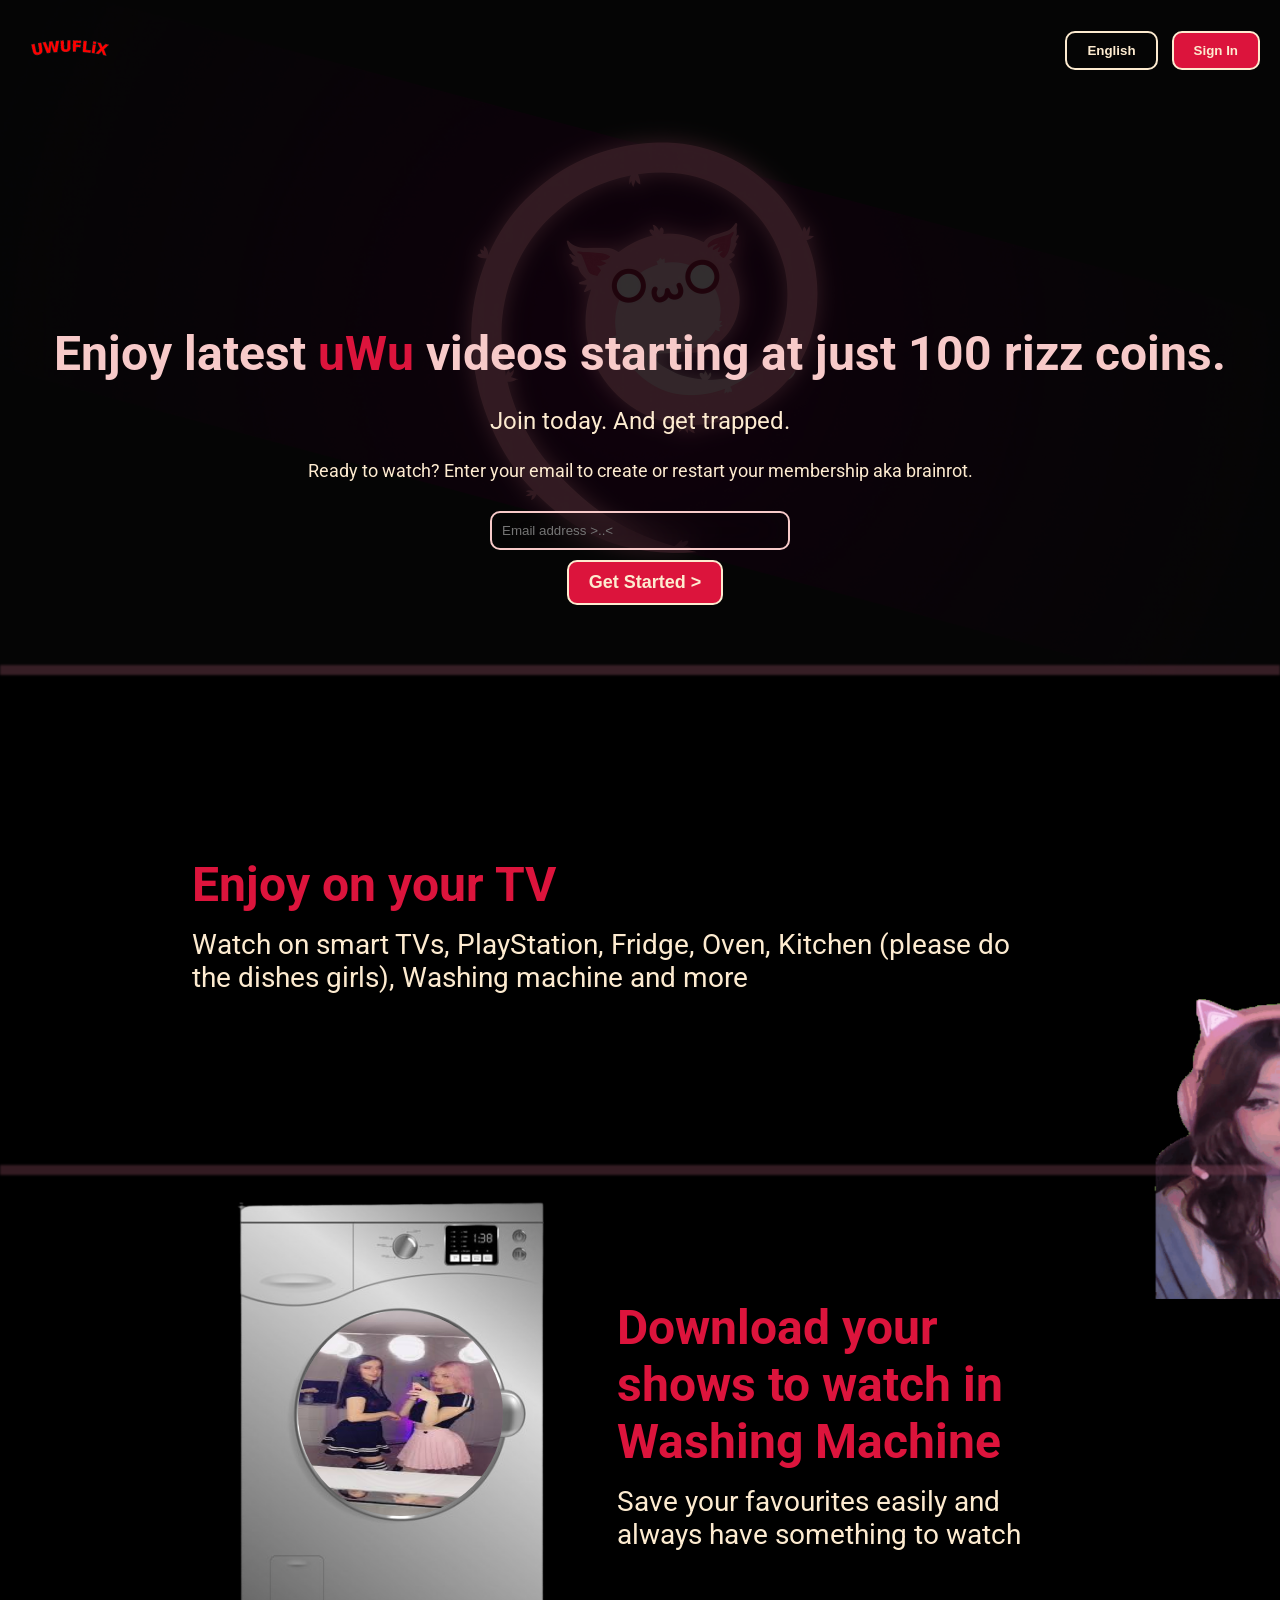
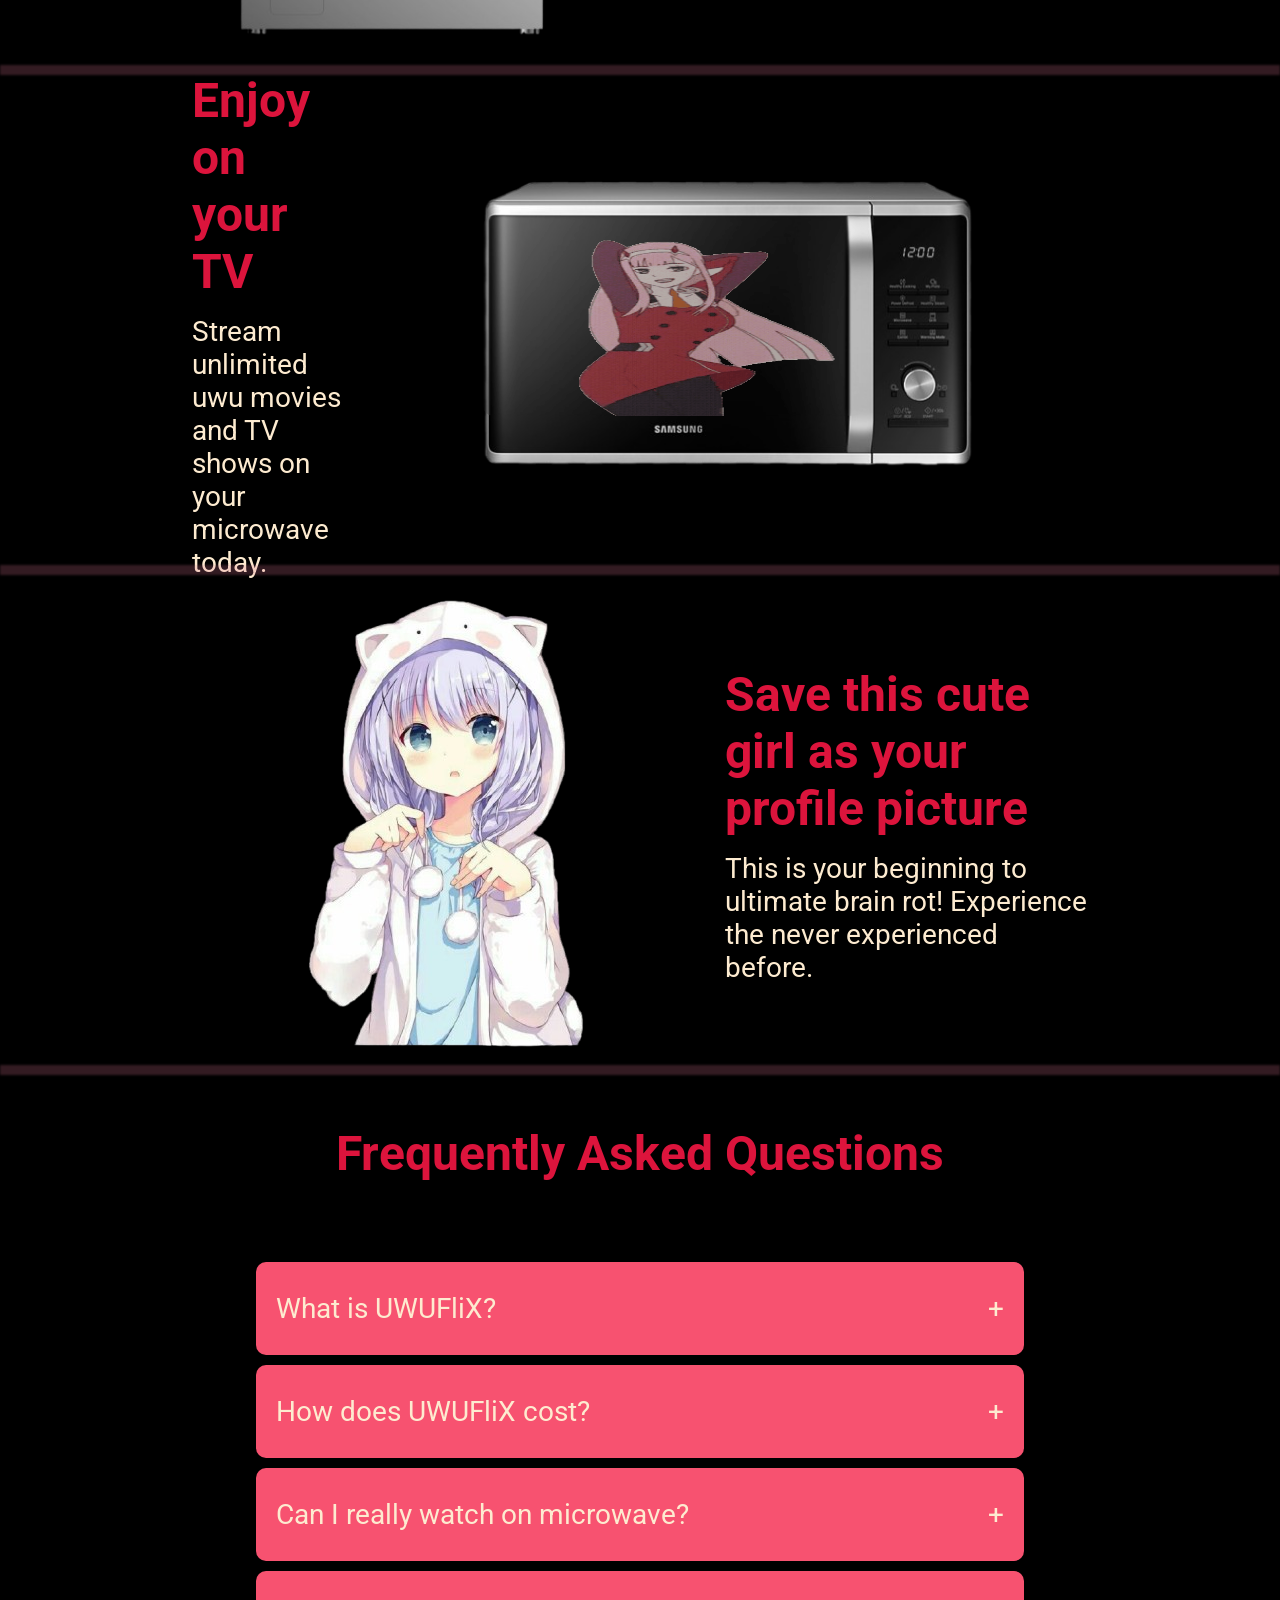
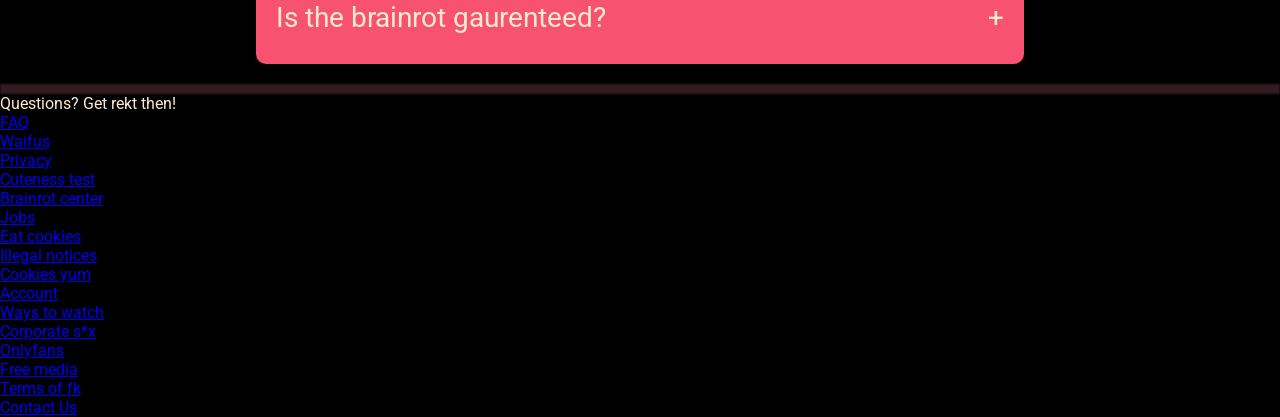
==== index.html @ 5a1fa9cd "Initial Commit" ====
<!DOCTYPE html>
<html lang="en">
<head>
    <meta charset="UTF-8">
    <meta name="viewport" content="width=device-width, initial-scale=1.0">
    <title>UWUFlix >..<</title>
    <link rel="stylesheet" href="app.css">
</head>
<body>

    <div class="main">
        <div class="box"></div>

        <nav>
            <div>
                <img src="./assets/images/logo.png" alt="">
            </div>
            <div>
                <button class="btn-sm">English</button>
                <button class="btn-sm">Sign In</button>
            </div>
        </nav>

        <div class="hero">
            <div class="heading">
                <h1>Enjoy latest <span class="highlight">uWu</span> videos starting at just 100 rizz coins.</h1>
            </div>
            <div>Join today. And get trapped.</div>
            <div>Ready to watch? Enter your email to create or restart your membership aka brainrot.</div>
            <div class="input-form">
                <form action="">
                    <input type="text" name="" id="" placeholder="Email address >..<">
                </form>
                <button class="btn-large">Get Started > </button>
            </div>
        </div>

        <hr>
    </div>

    <section class="showcase showcase-first">
        <div>
            <h1 class="highlight">Enjoy on your TV</h1>
            <h3>Watch on smart TVs, PlayStation, Fridge, Oven, Kitchen (please do the dishes girls), Washing machine and more</h3>
        </div>
        <div class="screenshow">
            <img class="screen" src="./assets/images/tv.png" alt="">
            <img class="gif" src="./assets/videos/uwu-girl-unscreen.gif">
            <!-- <video src="./assets/videos/uwu-girl.mp4"></video> -->
        </div>
        <hr>
    </section>

    <section class="showcase showcase-second">
        <div class="screenshow">
           <img src="./assets/images/washing-machine-removebg-preview.png" class="screen">
            <img src="./assets/images/dance-twins.jpg" alt="" class="twins">
        </div>

        <div>
            <h1 class="highlight">Download your shows to watch in Washing Machine</h1>
            <h3>Save your favourites easily and always have something to watch</h3>
        </div>
        <hr>
    </section> 

    <section class="showcase showcase-third">
        <div>
            <h1 class="highlight">Enjoy on your TV</h1>
            <h3>Stream unlimited uwu movies and TV shows on your microwave today.</h3>
        </div>
        <div class="screenshow">
            <img class="screen" src="./assets/images/microwave-removebg-preview.png" alt="">
            <img src="./assets/images/phut-hon-dance-unscreen.gif" alt="" class="gif">
        </div>
        <hr>
    </section>

    <section class="showcase showcase-fourth">
        <div class="screenshow">
            <img src="./assets/images/uwu-anime-girl-removebg-preview.png" alt="" class="screen">
        </div>

        <div>
            <h1 class="highlight">Save this cute girl as your profile picture</h1>
            <h3>This is your beginning to ultimate brain rot! Experience the never experienced before.</h3>
        </div>
        <hr>
    </section> 

    <section class="faq-container">
        <h1 class="highlight">Frequently Asked Questions</h1>
        <div class="faq">
            <ul>
                <li>
                    <h3>What is UWUFliX?</h3>
                    <span><h3>+</h3></span>
                </li>
                <li>
                    <h3>How does UWUFliX cost?</h3>
                    <span><h3>+</h3></span>
                </li>
                <li>
                    <h3>Can I really watch on microwave?</h3>
                    <span><h3>+</h3></span>
                </li>
                <li>
                    <h3>Is the brainrot gaurenteed?</h3>
                    <span><h3>+</h3></span>
                </li>
            </ul>
        </div>
        <hr>
    </section>


    <footer>
        <p>Questions? Get rekt then!</p>
        <div class="links">
            <ul>
                <li><a href="#">FAQ</a></li>
                <li><a href="#">Waifus</a></li>
                <li><a href="#">Privacy</a></li>
                <li><a href="#">Cuteness test</a></li>
                <li><a href="#">Brainrot center</a></li>
                <li><a href="#">Jobs</a></li>
                <li><a href="#">Eat cookies</a></li>
                <li><a href="#">Illegal notices</a></li>
                <li><a href="#">Cookies yum</a></li>
                <li><a href="#">Account</a></li>
                <li><a href="#">Ways to watch</a></li>
                <li><a href="#">Corporate s*x</a></li>
                <li><a href="#">Onlyfans</a></li>
                <li><a href="#">Free media</a></li>
                <li><a href="#">Terms of fk</a></li>
                <li><a href="#">Contact Us</a></li>
            </ul>
        </div>
    </footer>

</body>
</html>
---- app.css ----
@import url('https://fonts.googleapis.com/css2?family=Roboto:ital,wght@0,100..900;1,100..900&display=swap');
@import url('https://fonts.googleapis.com/css2?family=Poppins:ital,wght@0,100;0,200;0,300;0,400;0,500;0,600;0,700;0,800;0,900;1,100;1,200;1,300;1,400;1,500;1,600;1,700;1,800;1,900&display=swap');


* {
    margin: 0;
    padding: 0;
    box-sizing: border-box;
}

*::selection {
  background: #fd85a9;
  color: black;
}
*::-moz-selection {
  background: #fd85a9;
  color: black;
}
*::-webkit-selection {
  background: #fd85a9;
  color: black;
}

html {
    font-family: "Roboto";
    font-weight: normal;
    font-size: 16px;
    color: #FDEBD0;
}

body {
    background-color: black;
    overflow-x: hidden;
}

hr {
    width: 100vw;
    height: 10px;
    position: absolute;
    bottom: 0;
    border: none;
    background: rgba(253, 133, 169, 0.2);
    backdrop-filter: blur(100px);
    filter: blur(1px);
    /* background-color: #DC143C; */
}

h1 {
    font-size: 48px;
    font-weight: 700;
}

h3 {
    font-size: 28px;
    font-weight: 400;
}

.highlight {
    color: #DC143C;
}

.main {
    /* height: 644px; */
    min-height: 75vh;
    background-image: url("./assets/images/bg.jpg");
    background-position: center 40%; 
    background-repeat: no-repeat;
    background-size: cover;
    /* background-size: 100vw; */
    position: relative;
}

.main .box {
    height: 100%;
    width: 100%;
    background-color: black;
    opacity: 0.8;
    position: absolute;
    top: 0;
}

.main nav {
    display: flex;
    width: 65vw;
    height: 100px;  
    margin: 0 auto;
    justify-content: space-between;
    align-items: center;
    position: relative;
    z-index: 2;
}

.main nav img {
    width: 200px;
}

.btn-sm {
    border: 2px solid #FDEBD0;
    border-radius: 10px;
    padding: 10px 20px;
    margin-left: 10px;
    background-color: transparent;
    font-weight: 700;
    color: #FDEBD0;
}

.btn-large {
    border: 2px solid #FDEBD0;
    border-radius: 10px;
    padding: 10px 20px;
    margin-left: 10px;
    color: #FDEBD0;
    background-color: #DC143C;
    font-size: 18px;
    font-weight: 700;
}

.main nav .btn-sm:last-child {
    background-color: #DC143C;
}

.hero {
    /* border: 1px solid black; */
    position: relative;
    margin-top: 200px;
    max-height: calc(100% - 100px);
    padding: 25px;
    display: flex;
    flex-direction: column;
    justify-content: center;
    align-items: center;
    gap: 25px;
    text-align: center;
}

.hero .heading {
    color: #F7CAC9;
}

.hero > :nth-child(2) {
    font-size: 24px;
}

.hero > :nth-child(3) {
    font-size: 18px;
}

.hero .input-form {
    display: flex;
    align-items: center;
    justify-content: center;
    gap: 10px;
    padding: 5px;
}

.hero .input-form input {
    padding: 10px;
    width: 300px;
    border-radius: 10px;
    border: 2px solid #F7CAC9;
    background-color: transparent;
    color: #F7CAC9;
    backdrop-filter: blur(20px);
}

.showcase {
    display: flex;
    justify-content: center;
    align-items: center;
    width: 70vw;
    margin: 0 auto;
    gap: 25px;
    position: relative;
    padding: 25px 0;
    height: 500px;
}

.showcase h1 {
    margin-bottom: 15px;
}

.screenshow {
    position: relative;
}

.showcase-first .screenshow .screen {
    width: 555px;
    position: relative;
    padding-left: 25px;
    z-index: 10;
}

.showcase-first .gif {
    width: 555px;
    position: absolute;
    top: 71px;
    left: -60px;
    border: none;

}

.showcase-second .screenshow .screen {
    width: 400px;
    position: relative;
    filter: grayscale(1);
}

.showcase-second .screenshow .twins {
    width: 205px;
    height: 205px;
    position: absolute;
    top: 158px;
    left: 106px;
    border-radius: 50%;
    opacity: 0.9;
    backdrop-filter: blur(50px);
}


.showcase-third .screenshow .screen {
    position: relative;
    width: 720px;
    filter: grayscale(1);
}

.showcase-third .screenshow .gif {
    width: 380px;
    height: 200px;
    position: absolute;
    top: 68px;
    left: 115px;
    opacity: 0.7;
    backdrop-filter: blur(1px);
    border-radius: 10px;
}

.faq-container {
    position: relative;
}

.faq ul {
    display: flex;
    flex-direction: column;
    justify-content: center;
    align-items: center;
    gap: 10px;
    padding: 30px;
}

.faq ul li {
    display: flex;
    justify-content: space-between;
    align-items: center;
    width: 60vw;
    padding: 30px 20px;
    cursor: pointer;
    background-color: #F75270;
    border-radius: 10px;
    transition: background-color 300ms ease-in;
}

.faq ul li:hover {
    background-color: #DC143C;
}

.faq-container h1 {
    text-align: center;
    margin: 50px 0;
}

.faq li {
    list-style: none;
}

@media screen and (max-width: 1300px) {


    .main nav img {
        width: 100px;
    }

    .main nav {
        width: 100vw;
        padding: 20px;
        justify-content: space-between;
    }

    .main nav .btn {
        padding: 10px 15px;
        margin-left: 5px;
    }

    .main .input-form {
        flex-direction: column;
    }

    /* section {
        flex-direction: column;
        gap: 50px;
        padding: 40px 0;
        text-align: center;
    }

    section img {
        border-left: none;
        border-top: 1px solid #fdebd02a;
        width: 400px;
    } */

}
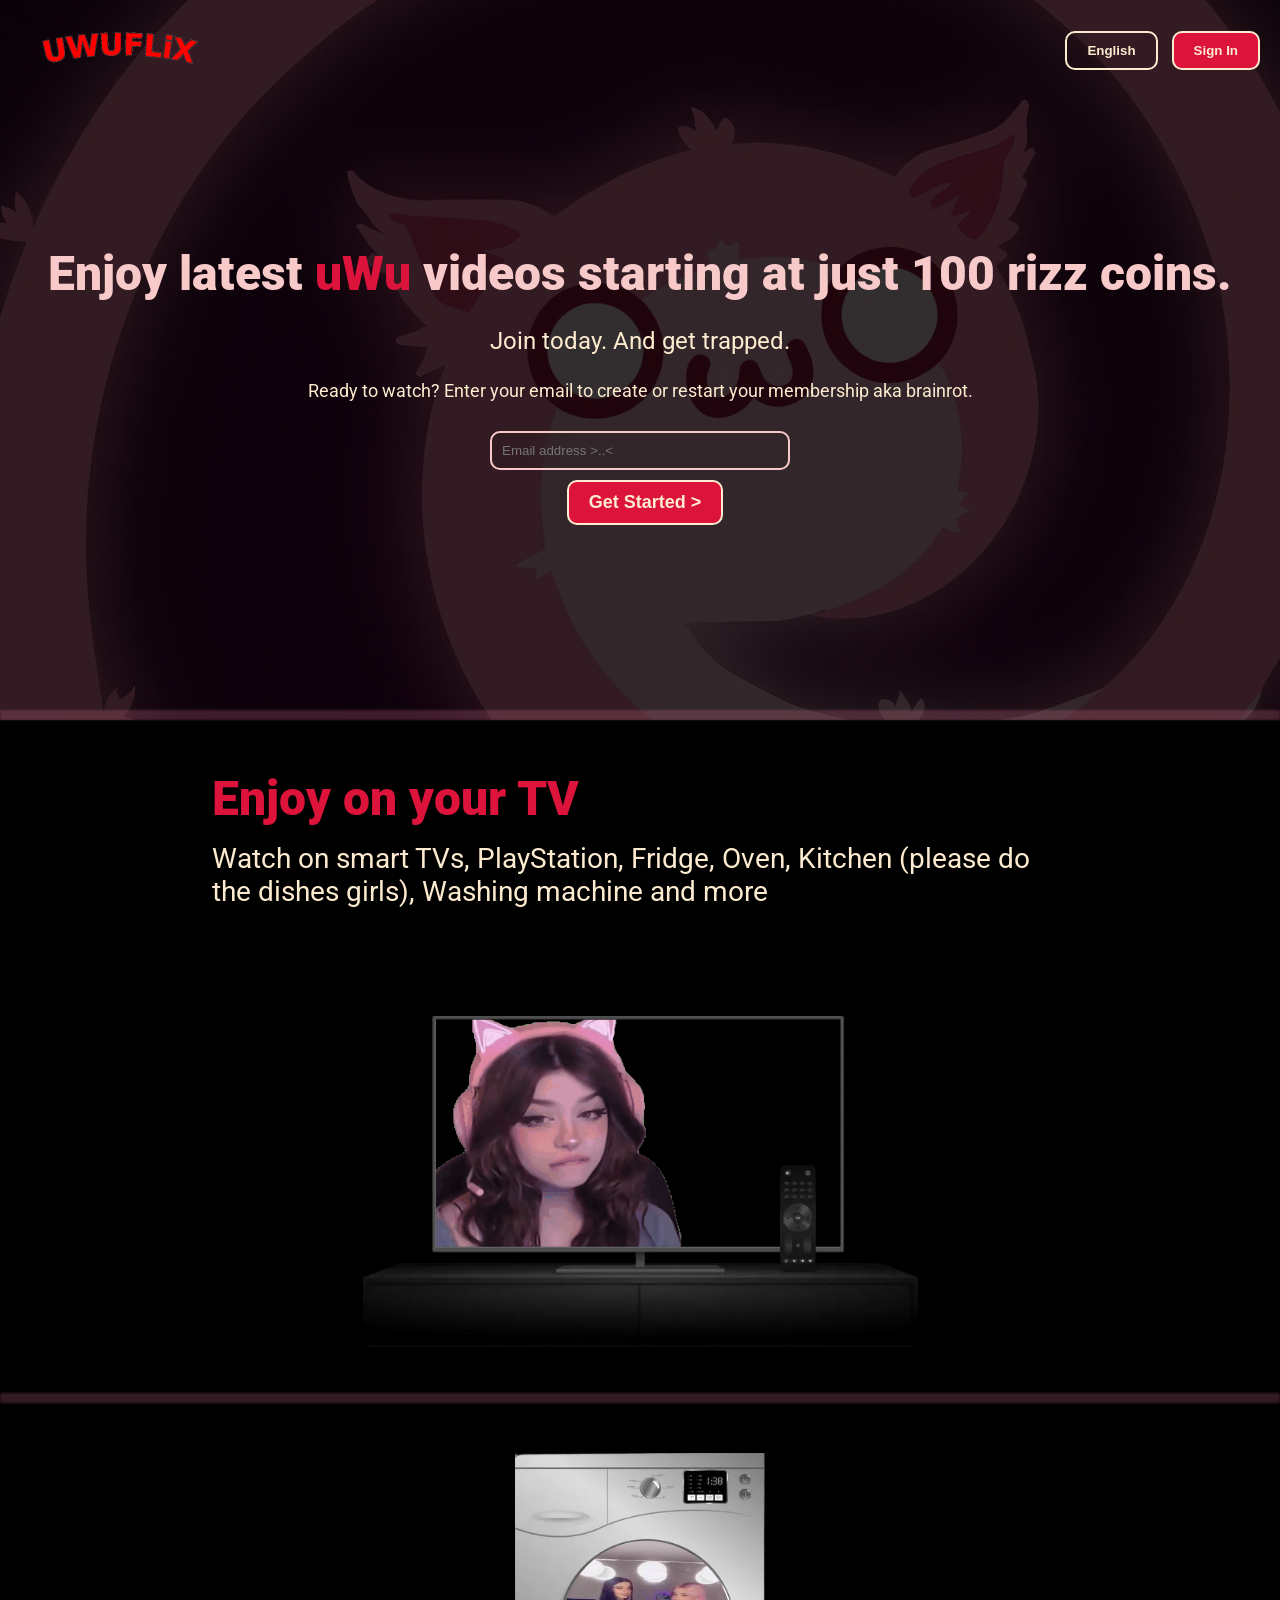
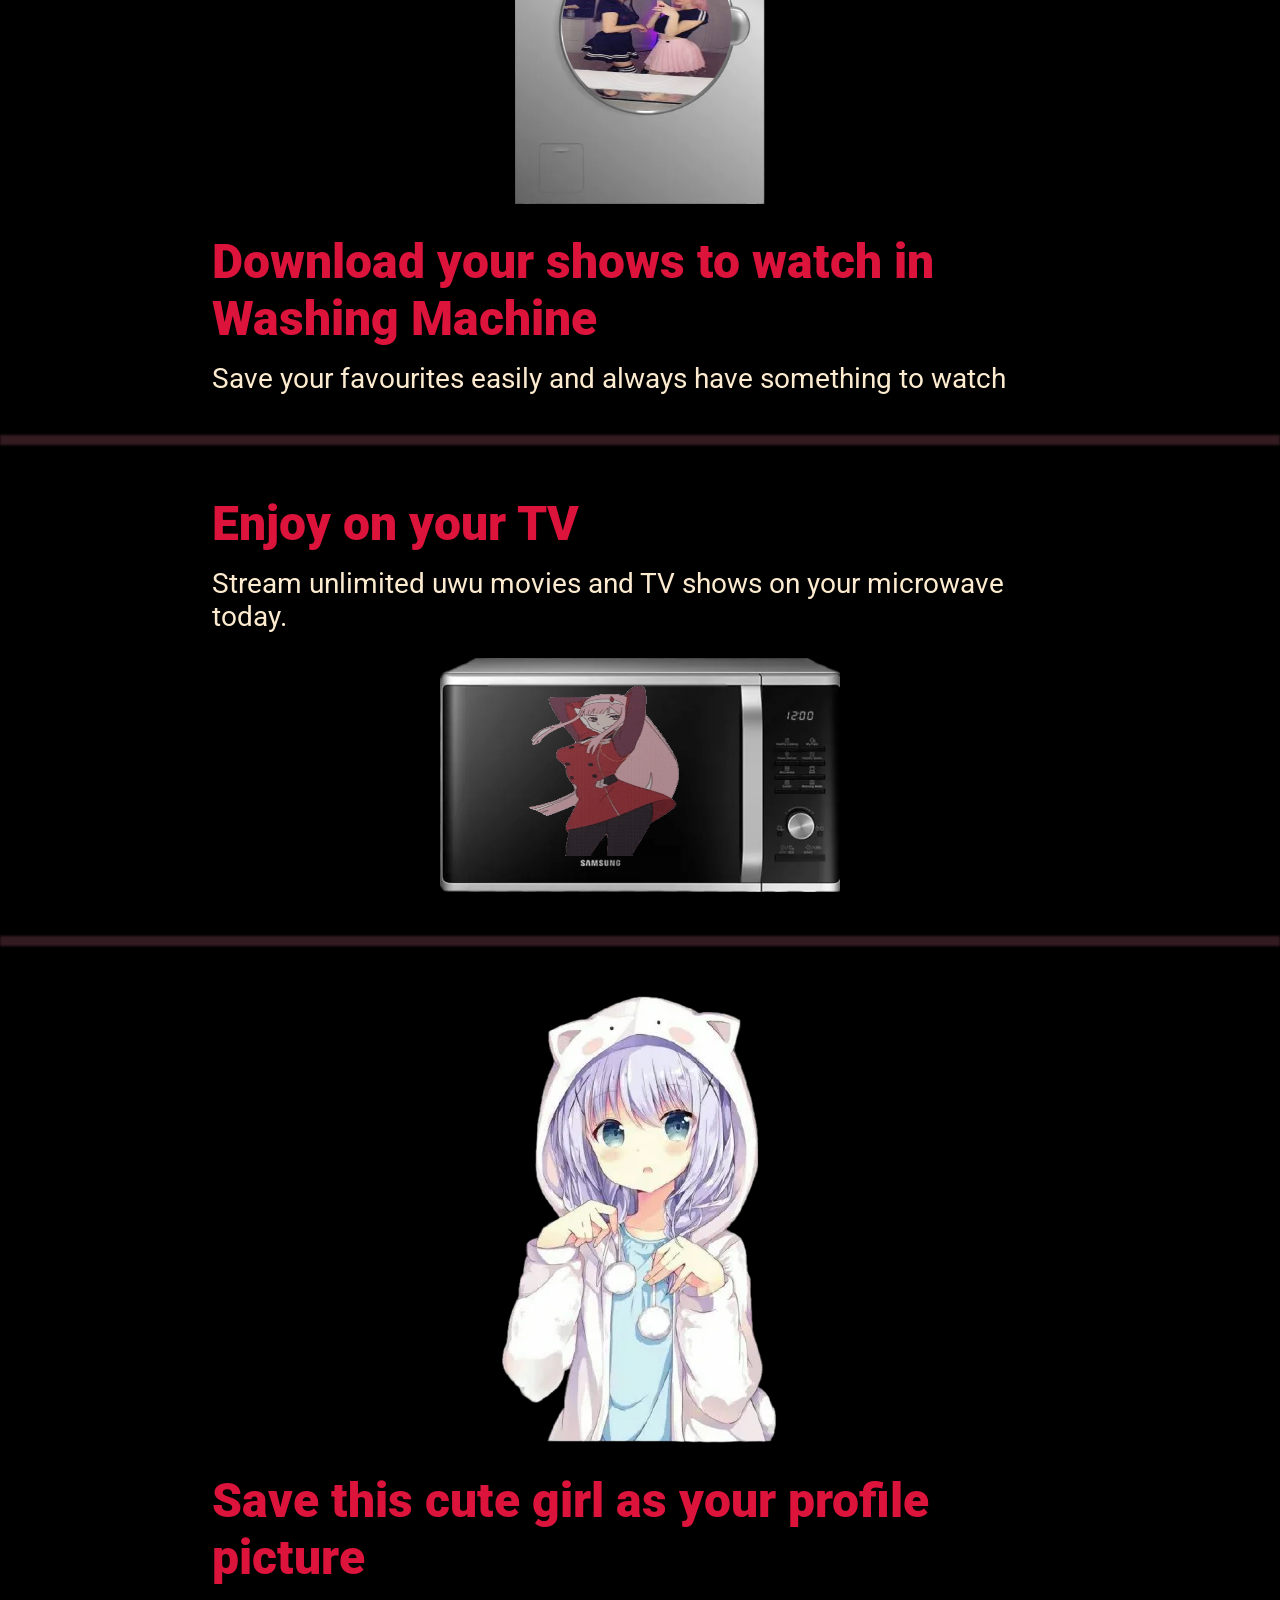
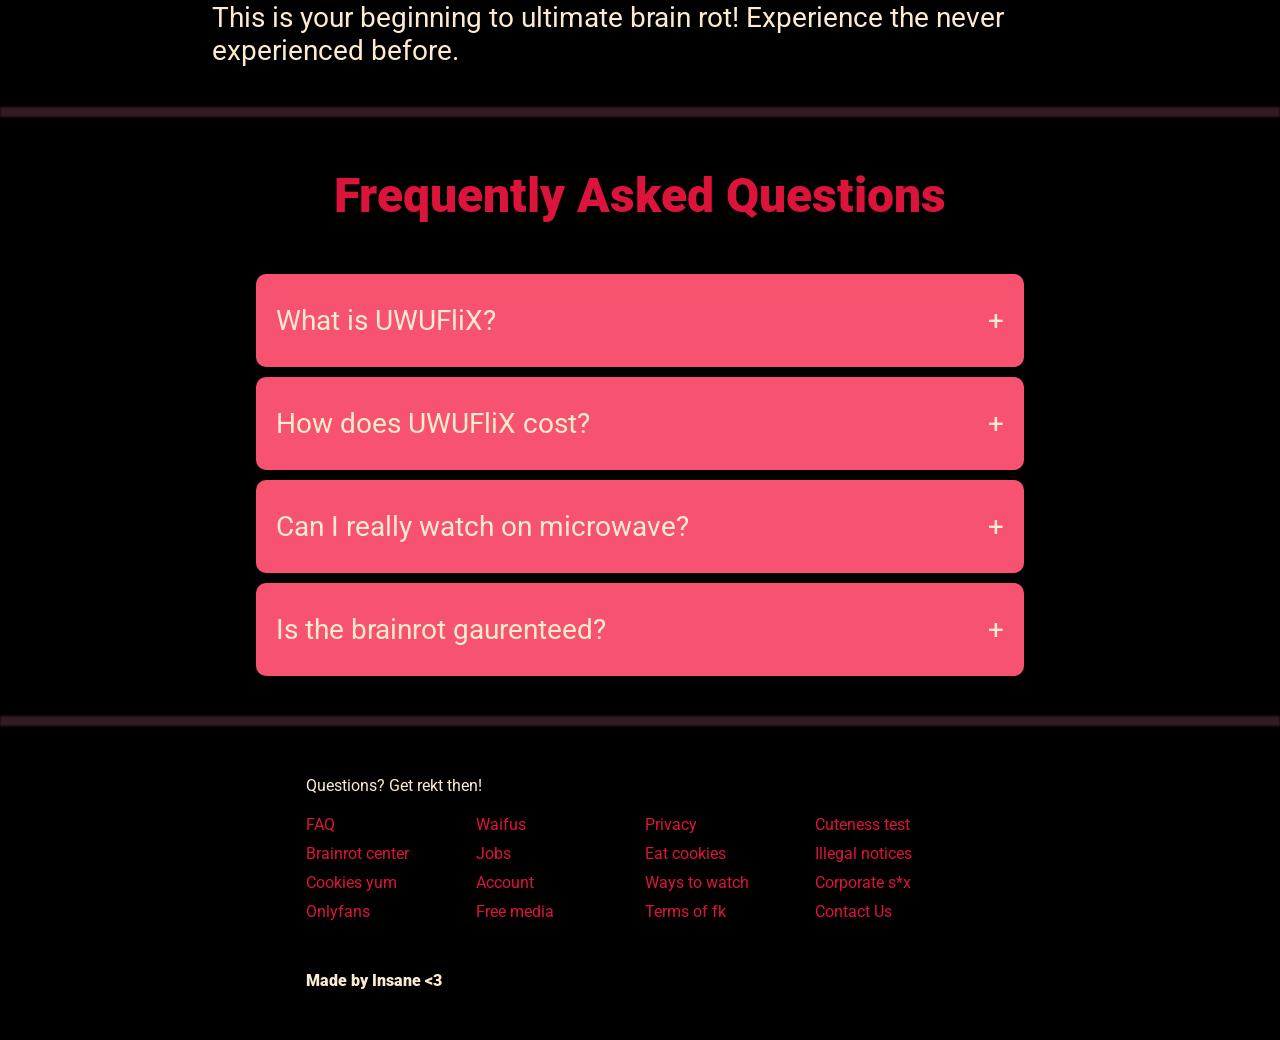
==== commit 957197ee: "Update" ====
--- a/index.html
+++ b/index.html
@@ -13,7 +13,7 @@
 
         <nav>
             <div>
-                <img src="./assets/images/logo.png" alt="">
+                <img src="./assets/images/logo.webp" alt="">
             </div>
             <div>
                 <button class="btn-sm">English</button>
@@ -25,8 +25,8 @@
             <div class="heading">
                 <h1>Enjoy latest <span class="highlight">uWu</span> videos starting at just 100 rizz coins.</h1>
             </div>
-            <div>Join today. And get trapped.</div>
-            <div>Ready to watch? Enter your email to create or restart your membership aka brainrot.</div>
+            <div class="subheading-1">Join today. And get trapped.</div>
+            <div class="subheading-2">Ready to watch? Enter your email to create or restart your membership aka brainrot.</div>
             <div class="input-form">
                 <form action="">
                     <input type="text" name="" id="" placeholder="Email address >..<">
@@ -39,13 +39,13 @@
     </div>
 
     <section class="showcase showcase-first">
-        <div>
+        <div class="text">
             <h1 class="highlight">Enjoy on your TV</h1>
             <h3>Watch on smart TVs, PlayStation, Fridge, Oven, Kitchen (please do the dishes girls), Washing machine and more</h3>
         </div>
         <div class="screenshow">
-            <img class="screen" src="./assets/images/tv.png" alt="">
-            <img class="gif" src="./assets/videos/uwu-girl-unscreen.gif">
+            <img class="screen" src="./assets/images/tv.webp" alt="">
+            <img class="gif" src="./assets/images/uwu-girl.gif">
             <!-- <video src="./assets/videos/uwu-girl.mp4"></video> -->
         </div>
         <hr>
@@ -53,11 +53,11 @@
 
     <section class="showcase showcase-second">
         <div class="screenshow">
-           <img src="./assets/images/washing-machine-removebg-preview.png" class="screen">
+           <img src="./assets/images/washing-machine.webp" class="screen">
             <img src="./assets/images/dance-twins.jpg" alt="" class="twins">
         </div>
 
-        <div>
+        <div class="text">
             <h1 class="highlight">Download your shows to watch in Washing Machine</h1>
             <h3>Save your favourites easily and always have something to watch</h3>
         </div>
@@ -65,23 +65,23 @@
     </section> 
 
     <section class="showcase showcase-third">
-        <div>
+        <div class="text">
             <h1 class="highlight">Enjoy on your TV</h1>
             <h3>Stream unlimited uwu movies and TV shows on your microwave today.</h3>
         </div>
         <div class="screenshow">
-            <img class="screen" src="./assets/images/microwave-removebg-preview.png" alt="">
-            <img src="./assets/images/phut-hon-dance-unscreen.gif" alt="" class="gif">
+            <img class="screen" src="./assets/images/microwave.webp" alt="">
+            <img src="./assets/images/phut-hon-dance.gif" alt="" class="gif">
         </div>
         <hr>
     </section>
 
     <section class="showcase showcase-fourth">
         <div class="screenshow">
-            <img src="./assets/images/uwu-anime-girl-removebg-preview.png" alt="" class="screen">
+            <img src="./assets/images/uwu-anime-girl.webp" alt="" class="screen">
         </div>
 
-        <div>
+        <div class="text">
             <h1 class="highlight">Save this cute girl as your profile picture</h1>
             <h3>This is your beginning to ultimate brain rot! Experience the never experienced before.</h3>
         </div>
@@ -136,6 +136,9 @@
                 <li><a href="#">Contact Us</a></li>
             </ul>
         </div>
+        <div class="creds">
+            Made by Insane <3
+        </div>
     </footer>
 
 </body>
--- a/app.css
+++ b/app.css
@@ -47,7 +47,7 @@
 
 h1 {
     font-size: 48px;
-    font-weight: 700;
+    font-weight: 900;
 }
 
 h3 {
@@ -61,11 +61,11 @@
 
 .main {
     /* height: 644px; */
-    min-height: 75vh;
-    background-image: url("./assets/images/bg.jpg");
+    min-height: 80vh;
+    background-image: url("./assets/images/bg.webp");
     background-position: center 40%; 
     background-repeat: no-repeat;
-    background-size: cover;
+    background-size:auto;
     /* background-size: 100vw; */
     position: relative;
 }
@@ -79,7 +79,7 @@
     top: 0;
 }
 
-.main nav {
+nav {
     display: flex;
     width: 65vw;
     height: 100px;  
@@ -90,7 +90,7 @@
     z-index: 2;
 }
 
-.main nav img {
+nav img {
     width: 200px;
 }
 
@@ -115,7 +115,7 @@
     font-weight: 700;
 }
 
-.main nav .btn-sm:last-child {
+nav .btn-sm:last-child {
     background-color: #DC143C;
 }
 
@@ -172,7 +172,7 @@
     gap: 25px;
     position: relative;
     padding: 25px 0;
-    height: 500px;
+    min-height: 500px;
 }
 
 .showcase h1 {
@@ -183,10 +183,9 @@
     position: relative;
 }
 
-.showcase-first .screenshow .screen {
+.showcase-first .screen {
     width: 555px;
     position: relative;
-    padding-left: 25px;
     z-index: 10;
 }
 
@@ -194,41 +193,39 @@
     width: 555px;
     position: absolute;
     top: 71px;
-    left: -60px;
+    left: -84px;
     border: none;
-
-}
-
-.showcase-second .screenshow .screen {
-    width: 400px;
+}
+
+.showcase-second .screen {
+    width: 250px;
     position: relative;
     filter: grayscale(1);
 }
 
-.showcase-second .screenshow .twins {
-    width: 205px;
-    height: 205px;
+.showcase-second .twins {
     position: absolute;
-    top: 158px;
-    left: 106px;
+    top: 88px;
+    left: 47px;
+    width: 170px;
+    height: 170px;
     border-radius: 50%;
     opacity: 0.9;
     backdrop-filter: blur(50px);
 }
 
-
-.showcase-third .screenshow .screen {
-    position: relative;
-    width: 720px;
+.showcase-third .screen {
+    position: relative;
+    width: 400px;
     filter: grayscale(1);
 }
 
-.showcase-third .screenshow .gif {
-    width: 380px;
-    height: 200px;
+.showcase-third .gif {
     position: absolute;
-    top: 68px;
-    left: 115px;
+    top: 23px;
+    left: 46px;
+    width: 243px;
+    height: 175px;
     opacity: 0.7;
     backdrop-filter: blur(1px);
     border-radius: 10px;
@@ -244,7 +241,7 @@
     justify-content: center;
     align-items: center;
     gap: 10px;
-    padding: 30px;
+    padding: 50px;
 }
 
 .faq ul li {
@@ -265,46 +262,164 @@
 
 .faq-container h1 {
     text-align: center;
-    margin: 50px 0;
+    margin: 50px 0 0;
 }
 
 .faq li {
     list-style: none;
 }
 
+footer {
+    padding: 50px;
+    width: 60vw;
+    /* border: 1px solid white; */
+    margin: 0 auto;
+}
+
+footer p {
+    margin-bottom: 20px;
+}
+
+footer a {
+    color: #DC143C;
+    text-decoration: none;
+    transition: color 300ms ease-in;
+}
+
+footer a:hover {
+    color: #F75270;
+}
+
+.links ul {
+    display: grid;
+    grid-template-columns: 1fr 1fr 1fr 1fr;
+    justify-content: center;
+    gap: 10px;
+}
+
+.links ul li {
+    list-style: none;
+}
+
+footer .creds {
+    margin: 50px 0 0;
+    font-weight: 900;
+}
+
 @media screen and (max-width: 1300px) {
 
 
-    .main nav img {
-        width: 100px;
-    }
-
-    .main nav {
-        width: 100vw;
+    nav img {
+        width: 200px;
+    }
+
+    nav {
         padding: 20px;
         justify-content: space-between;
-    }
-
-    .main nav .btn {
-        padding: 10px 15px;
-        margin-left: 5px;
+        width: 100vw;
     }
 
     .main .input-form {
         flex-direction: column;
     }
 
-    /* section {
+    .hero {
+        margin-top: 120px;
+        padding-bottom: 50px;
+    }
+
+    .showcase {
+        flex-wrap: wrap;
+        padding: 50px 20px;
+    }
+}
+
+@media screen and (max-width: 1000px) {
+
+    .showcase {
         flex-direction: column;
-        gap: 50px;
-        padding: 40px 0;
-        text-align: center;
-    }
-
-    section img {
-        border-left: none;
-        border-top: 1px solid #fdebd02a;
-        width: 400px;
-    } */
-
-}+        /* text-align: center; */
+        width: 100vw;
+    }
+
+    .faq ul li {
+        width: 90vw;
+    }
+
+    .links ul {
+        grid-template-columns: 1fr 1fr;
+    }
+}
+
+
+@media screen and (max-width: 700px) {
+    html {
+        font-size: 10px;
+    }
+
+    body {
+        overflow-x: hidden;
+    }
+
+    h1 {
+        font-size: 24px;
+    }
+
+    h3 {
+        font-size: 18px;
+    }
+
+    .hero > :nth-child(2) {
+        font-size: 20px;
+    }
+
+    .hero > :nth-child(3) {
+        font-size: 14px;
+    }
+
+    nav img {
+        width: 100px;
+    }
+
+
+    .showcase-first .screen {
+        width: 350px;
+    }
+
+    .showcase-first .gif {
+        width: 350px;
+        width: 297px;
+        top: 58px;
+        left: -37px;
+    }
+
+    .showcase-second .screen {
+        width: 250px;
+    }
+
+    .showcase-third .screen {
+        width: 250px;
+    }
+
+    .showcase-third .gif {
+        top: 23px;
+        left: 41px;
+        width: 130px;
+        height: 100px;
+    }
+
+    .showcase-fourth .screen {
+        width: 250px;
+    }
+
+    .showcase .text {
+        width: 80%;
+    }
+
+    footer {
+        width: 100vw;
+    }
+}
+
+/* breaking around 665px wide responsive mode*/
+/* Works fine for tabs */
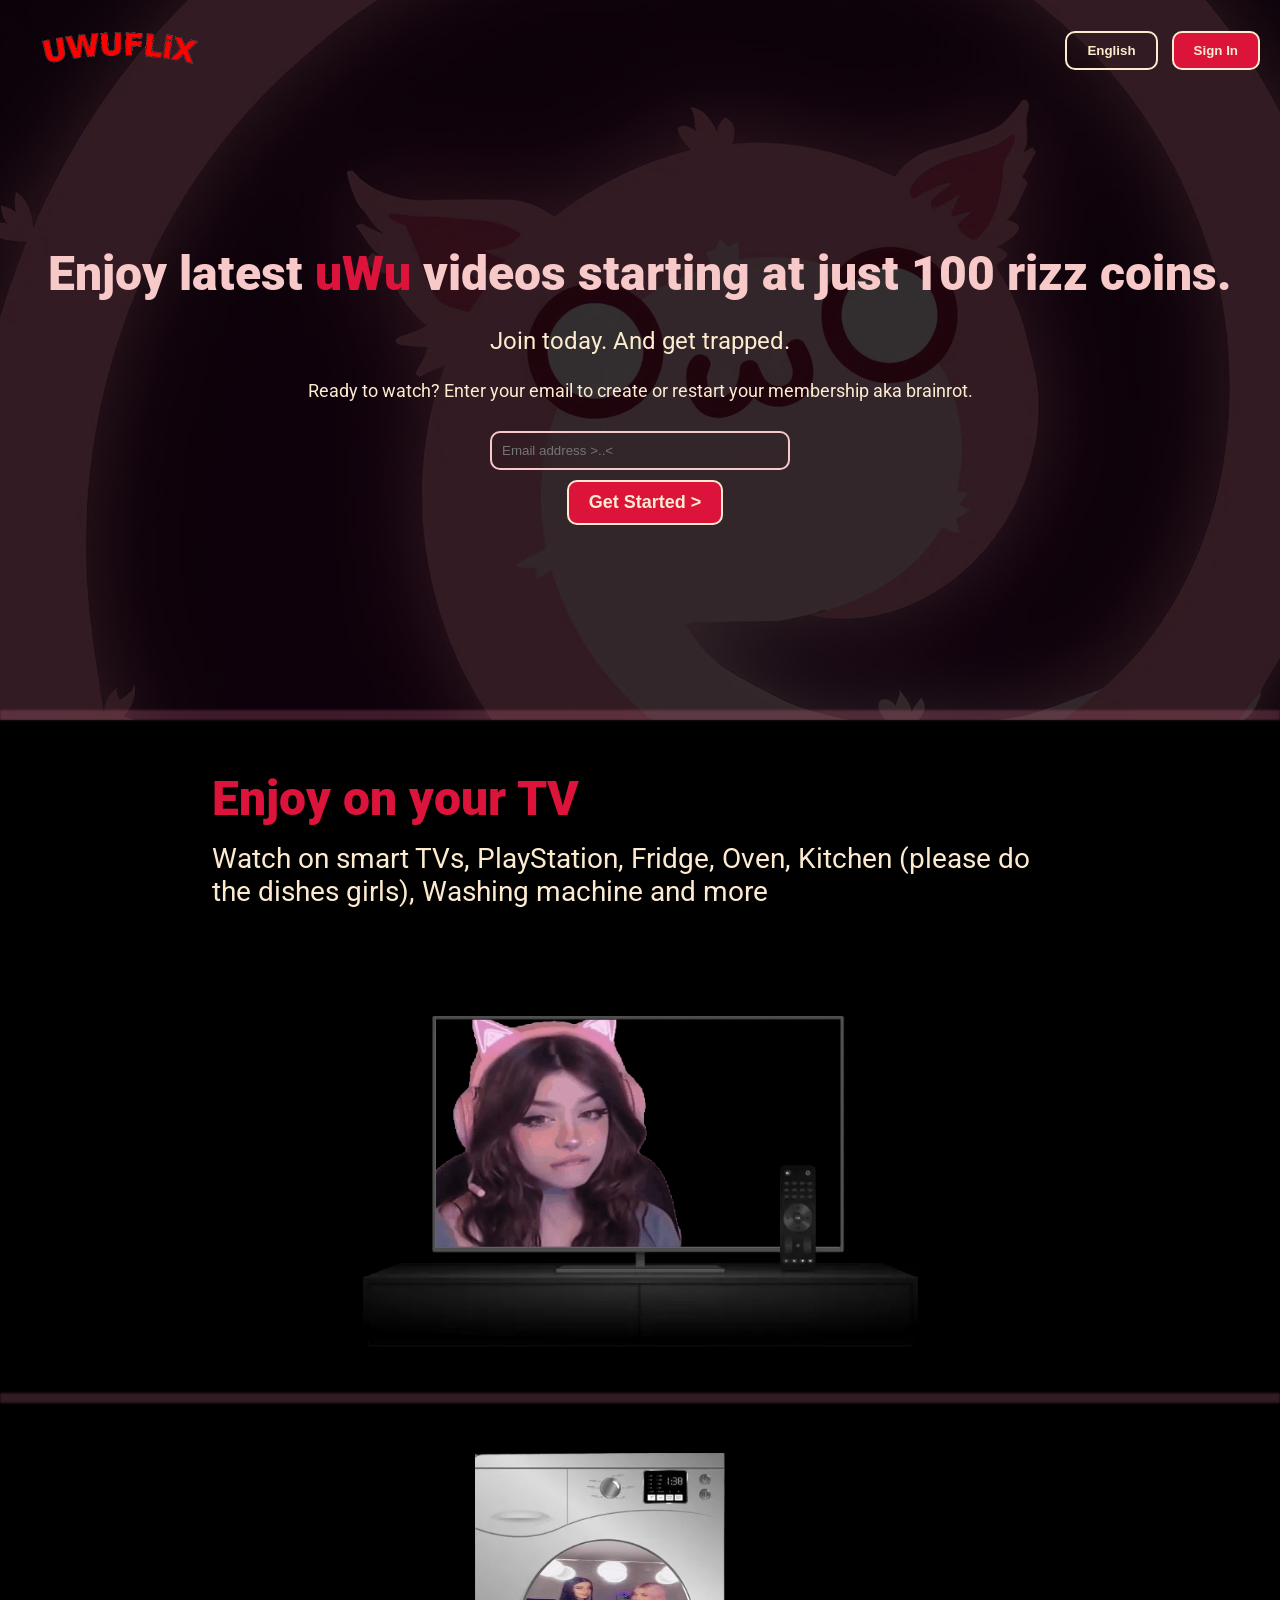
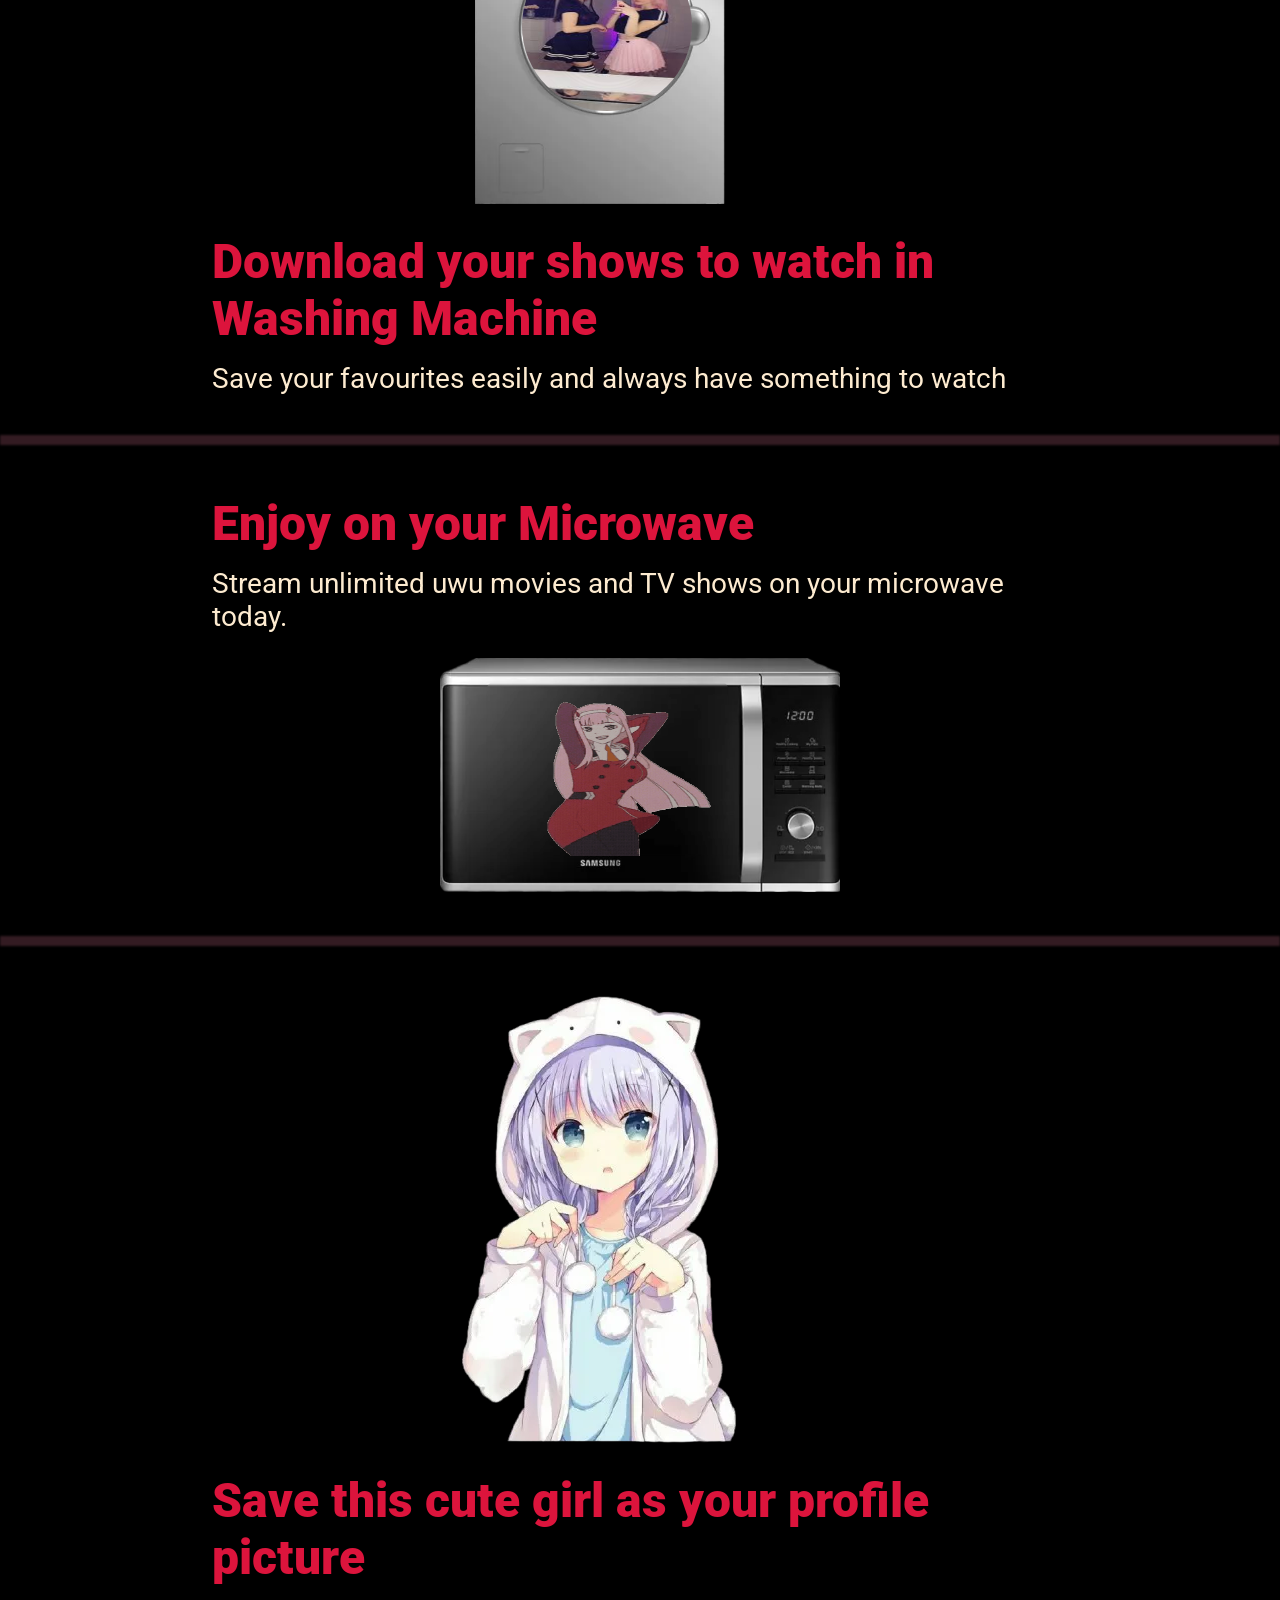
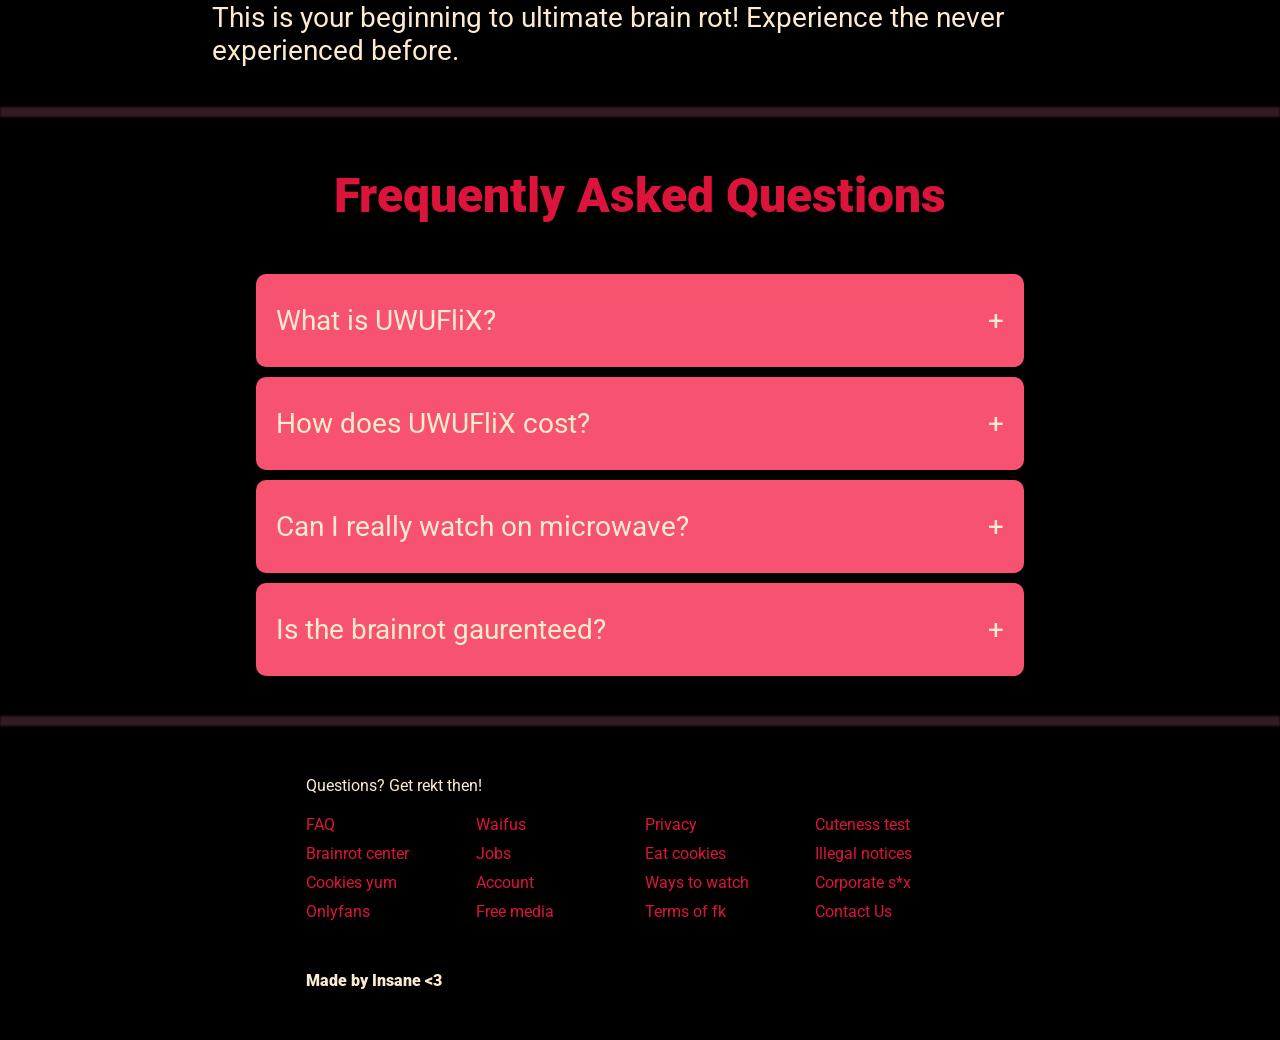
==== commit 878f418b: "Fix typo" ====
--- a/index.html
+++ b/index.html
@@ -66,7 +66,7 @@
 
     <section class="showcase showcase-third">
         <div class="text">
-            <h1 class="highlight">Enjoy on your TV</h1>
+            <h1 class="highlight">Enjoy on your Microwave</h1>
             <h3>Stream unlimited uwu movies and TV shows on your microwave today.</h3>
         </div>
         <div class="screenshow">
--- a/app.css
+++ b/app.css
@@ -201,6 +201,7 @@
     width: 250px;
     position: relative;
     filter: grayscale(1);
+    margin-right: 80px; /*this is a bad way to do it*/
 }
 
 .showcase-second .twins {
@@ -231,6 +232,10 @@
     border-radius: 10px;
 }
 
+.showcase-fourth .screen {
+    margin-right: 80px; /*this is a bad way to do it*/
+}
+
 .faq-container {
     position: relative;
 }
@@ -395,6 +400,7 @@
 
     .showcase-second .screen {
         width: 250px;
+        margin-right: 0; /*this is a bad way to do it*/
     }
 
     .showcase-third .screen {
@@ -410,6 +416,7 @@
 
     .showcase-fourth .screen {
         width: 250px;
+        margin-right: 0; /*this is a bad way to do it*/
     }
 
     .showcase .text {
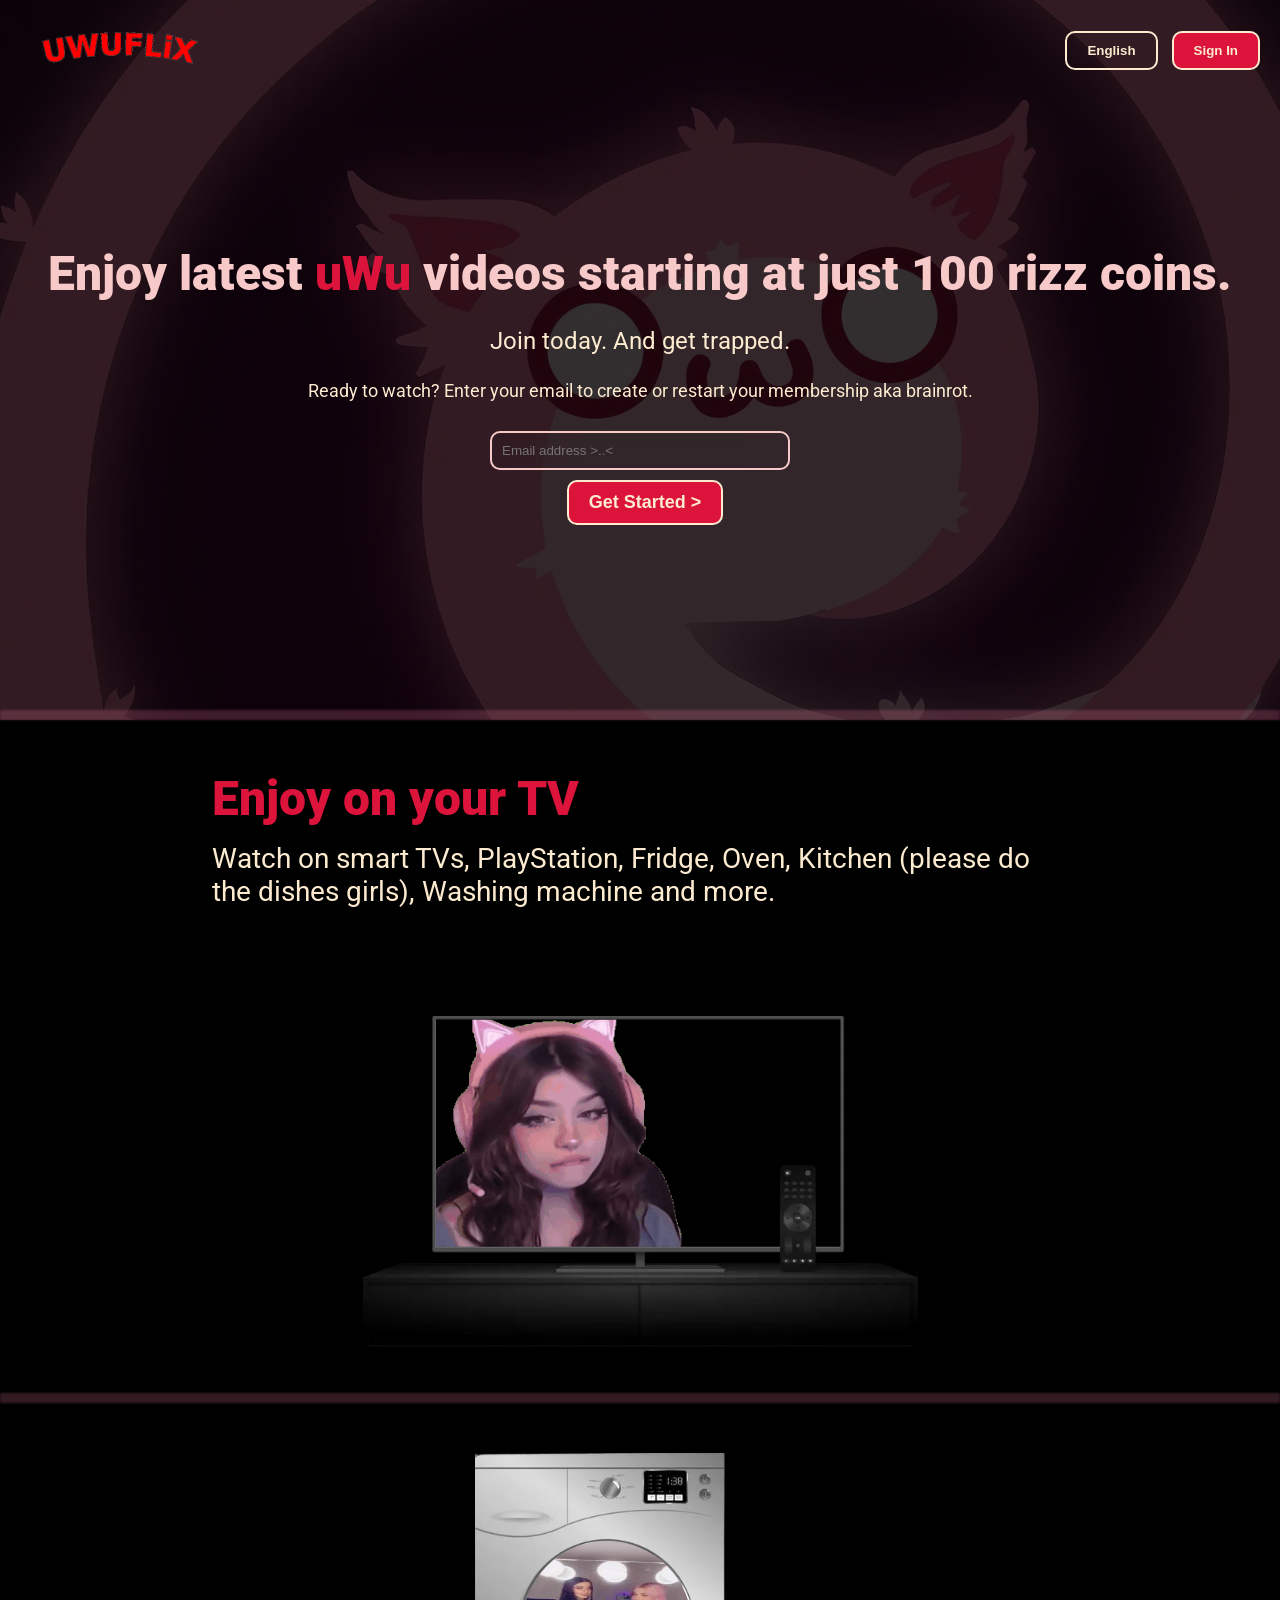
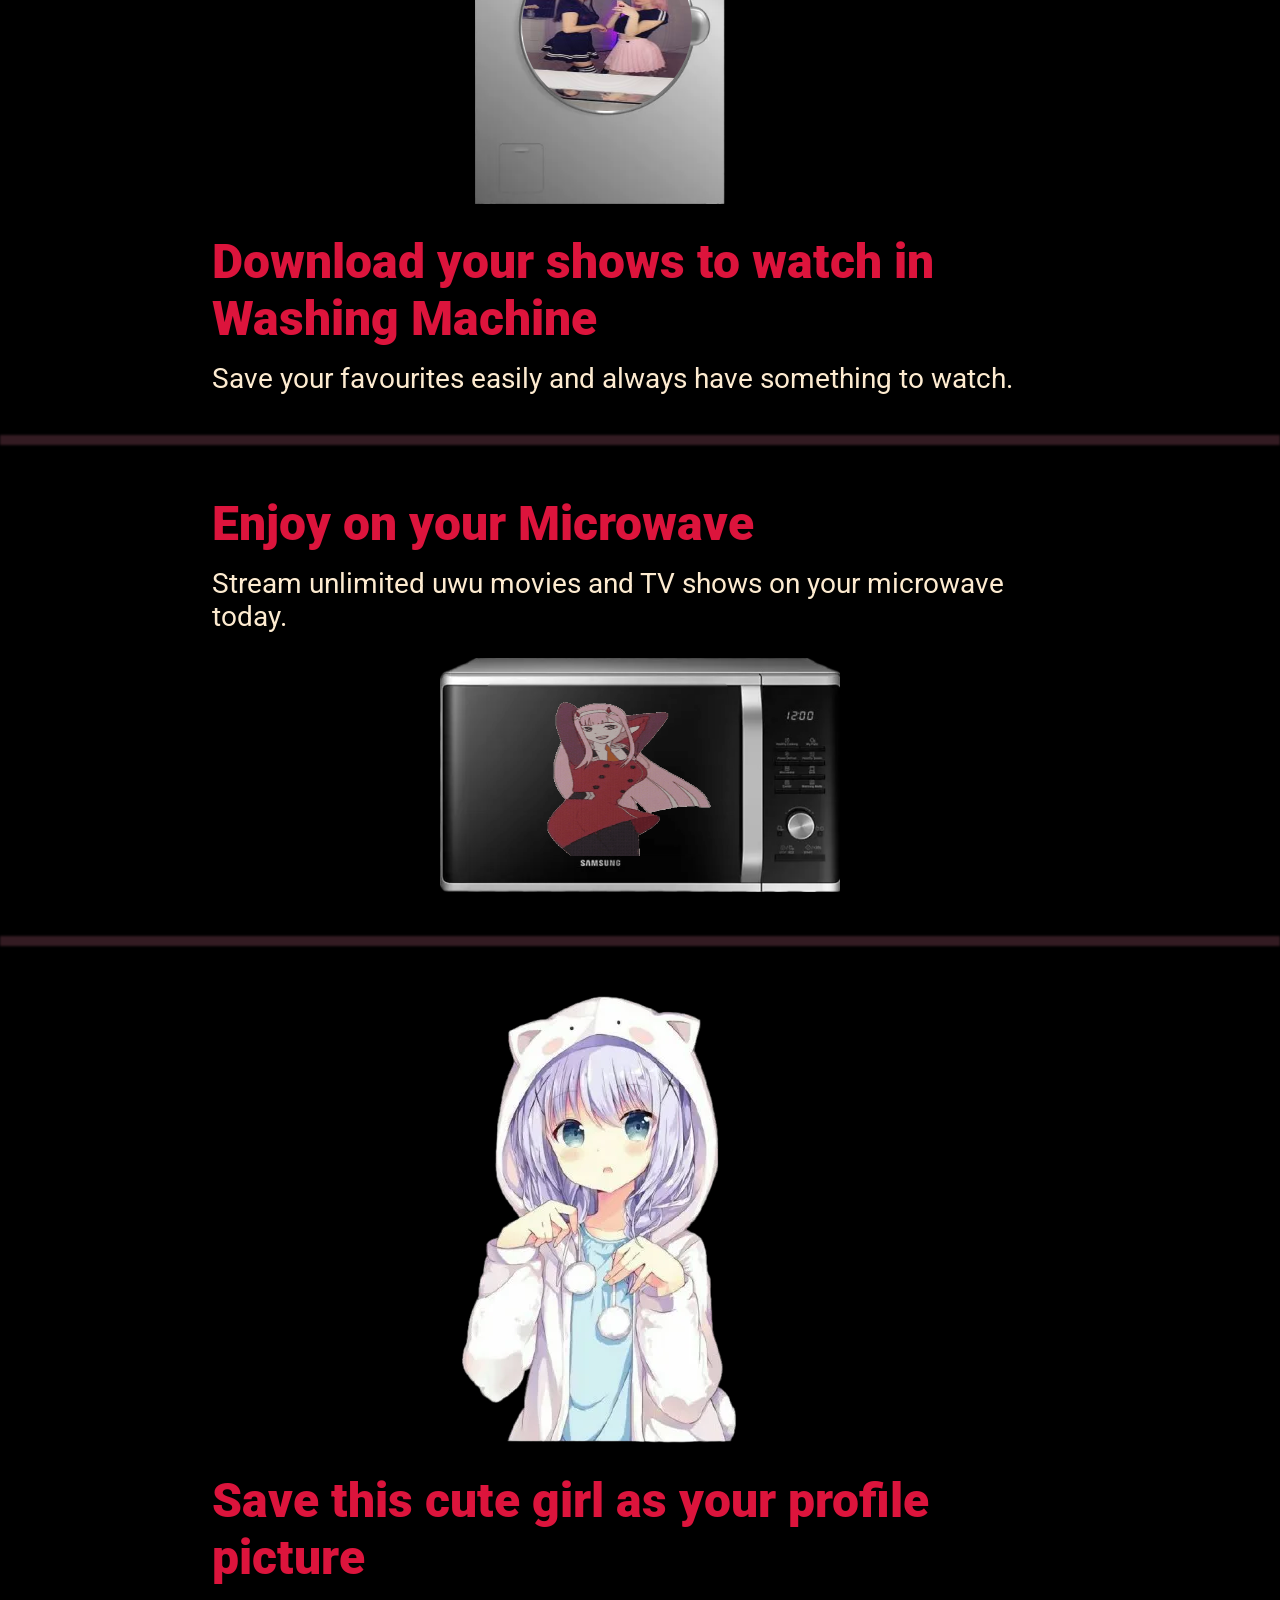
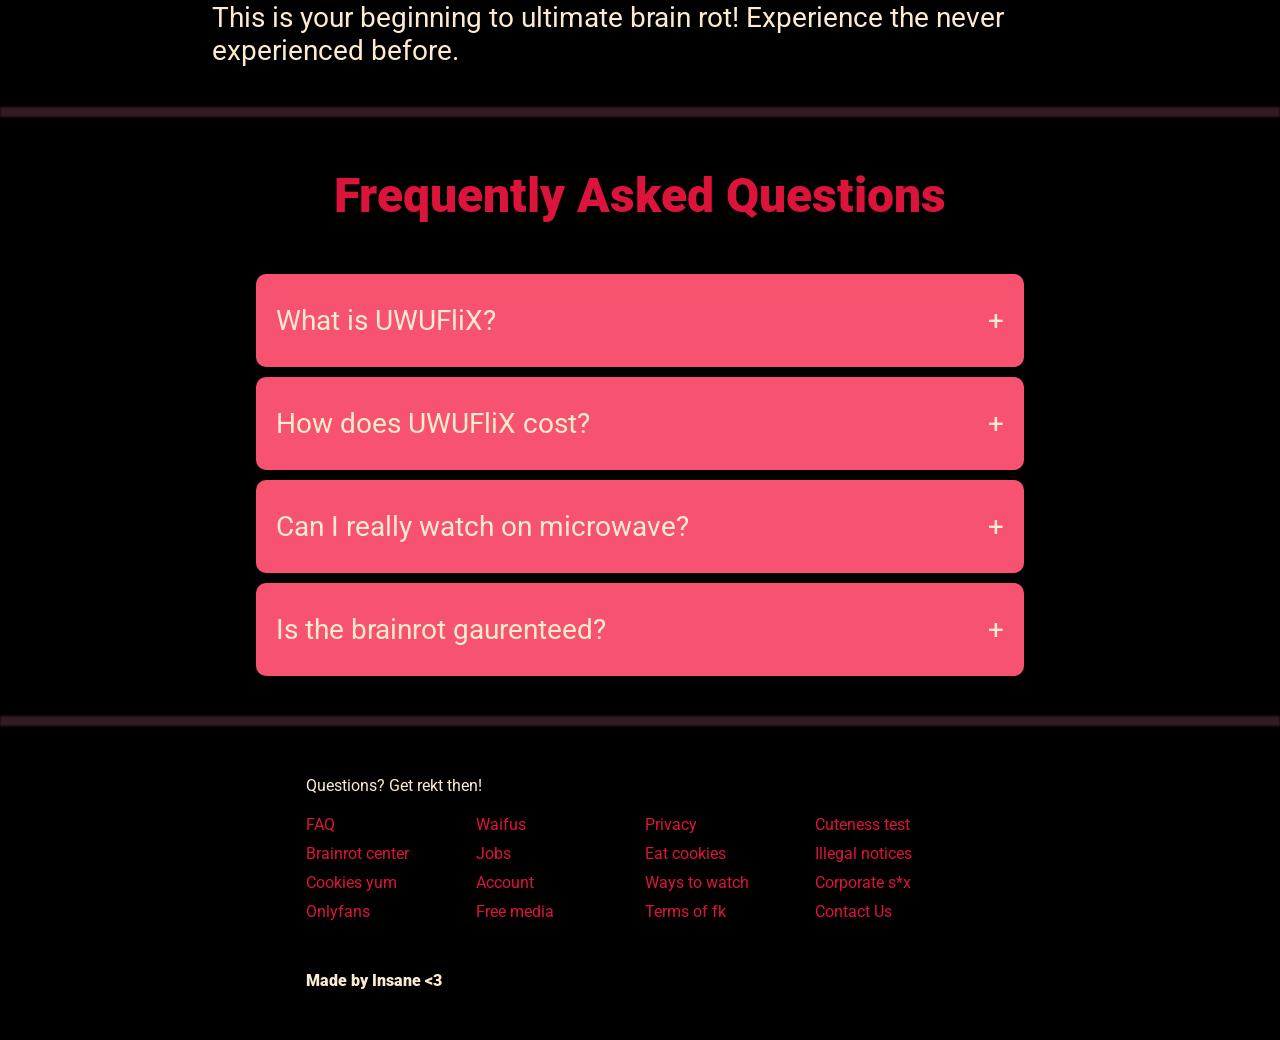
==== commit 5e91d2fc: "Update texts" ====
--- a/index.html
+++ b/index.html
@@ -41,7 +41,7 @@
     <section class="showcase showcase-first">
         <div class="text">
             <h1 class="highlight">Enjoy on your TV</h1>
-            <h3>Watch on smart TVs, PlayStation, Fridge, Oven, Kitchen (please do the dishes girls), Washing machine and more</h3>
+            <h3>Watch on smart TVs, PlayStation, Fridge, Oven, Kitchen (please do the dishes girls), Washing machine and more.</h3>
         </div>
         <div class="screenshow">
             <img class="screen" src="./assets/images/tv.webp" alt="">
@@ -59,7 +59,7 @@
 
         <div class="text">
             <h1 class="highlight">Download your shows to watch in Washing Machine</h1>
-            <h3>Save your favourites easily and always have something to watch</h3>
+            <h3>Save your favourites easily and always have something to watch.</h3>
         </div>
         <hr>
     </section> 
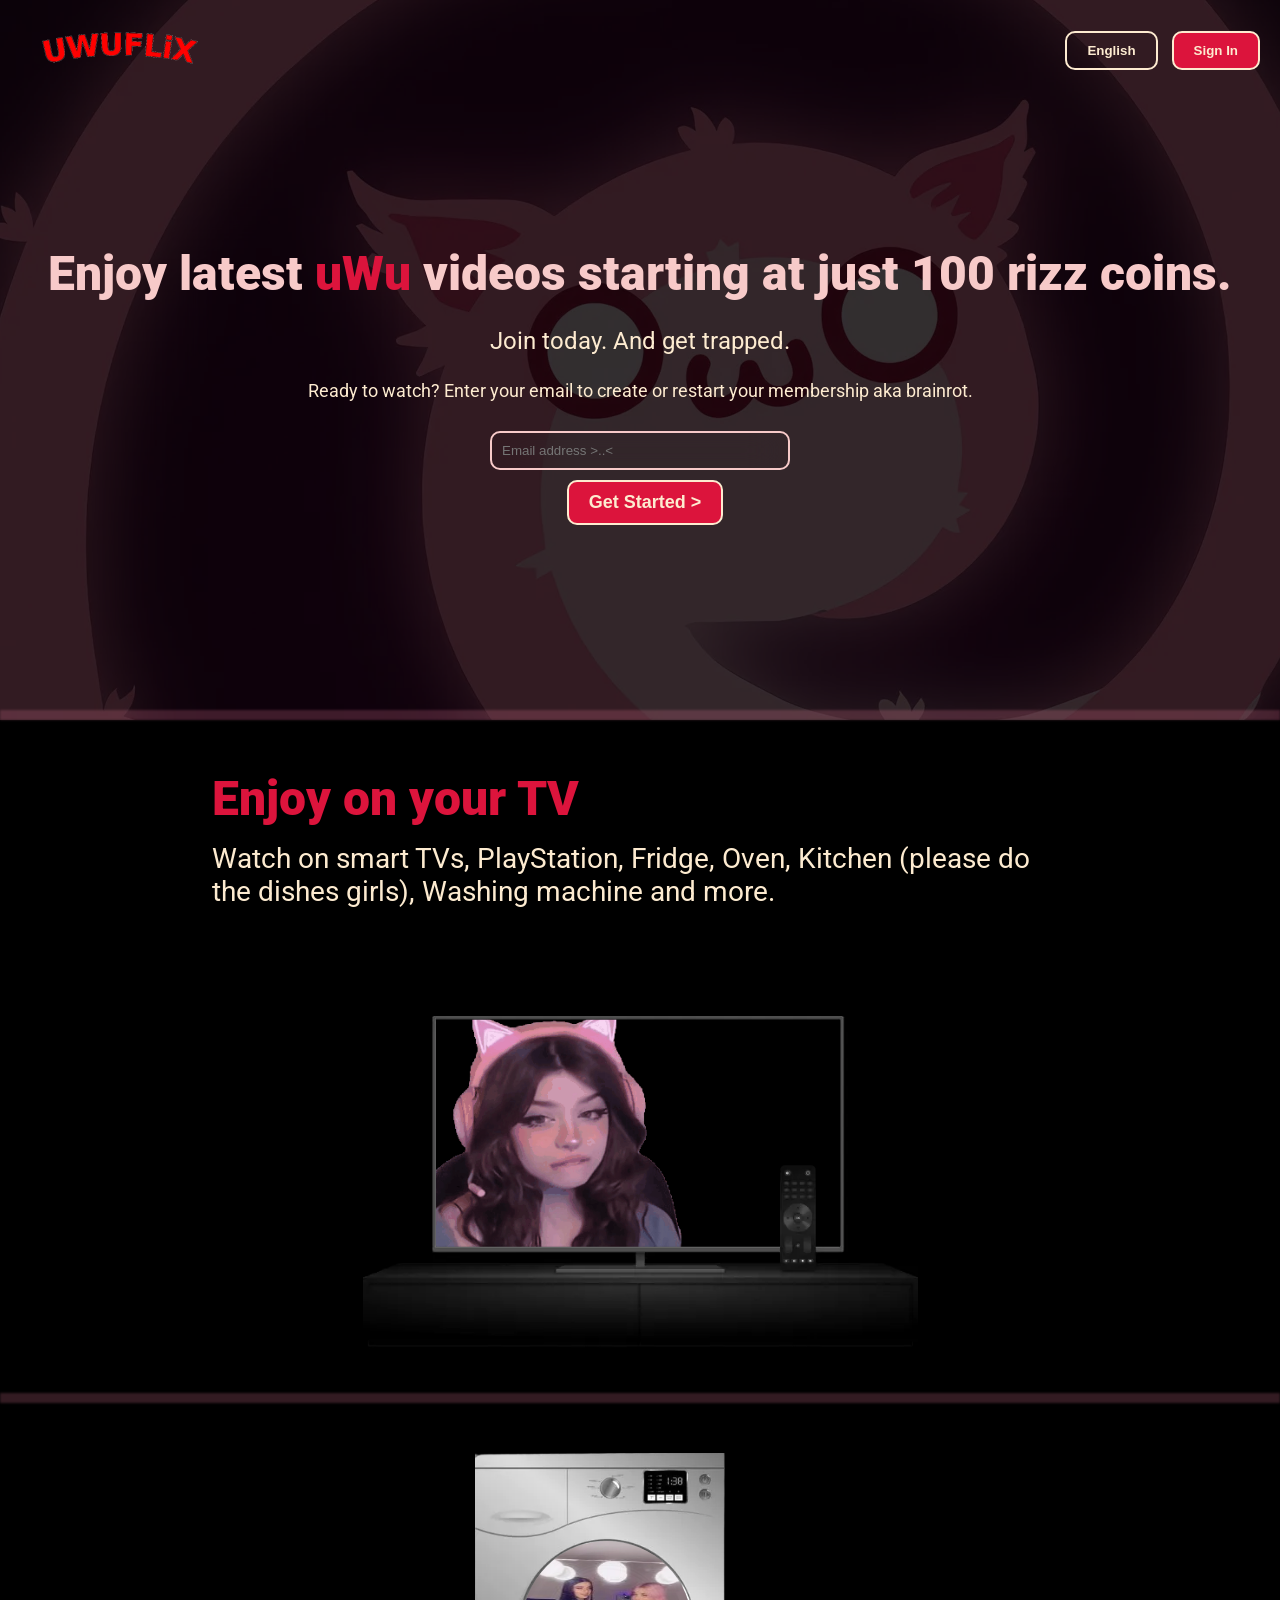
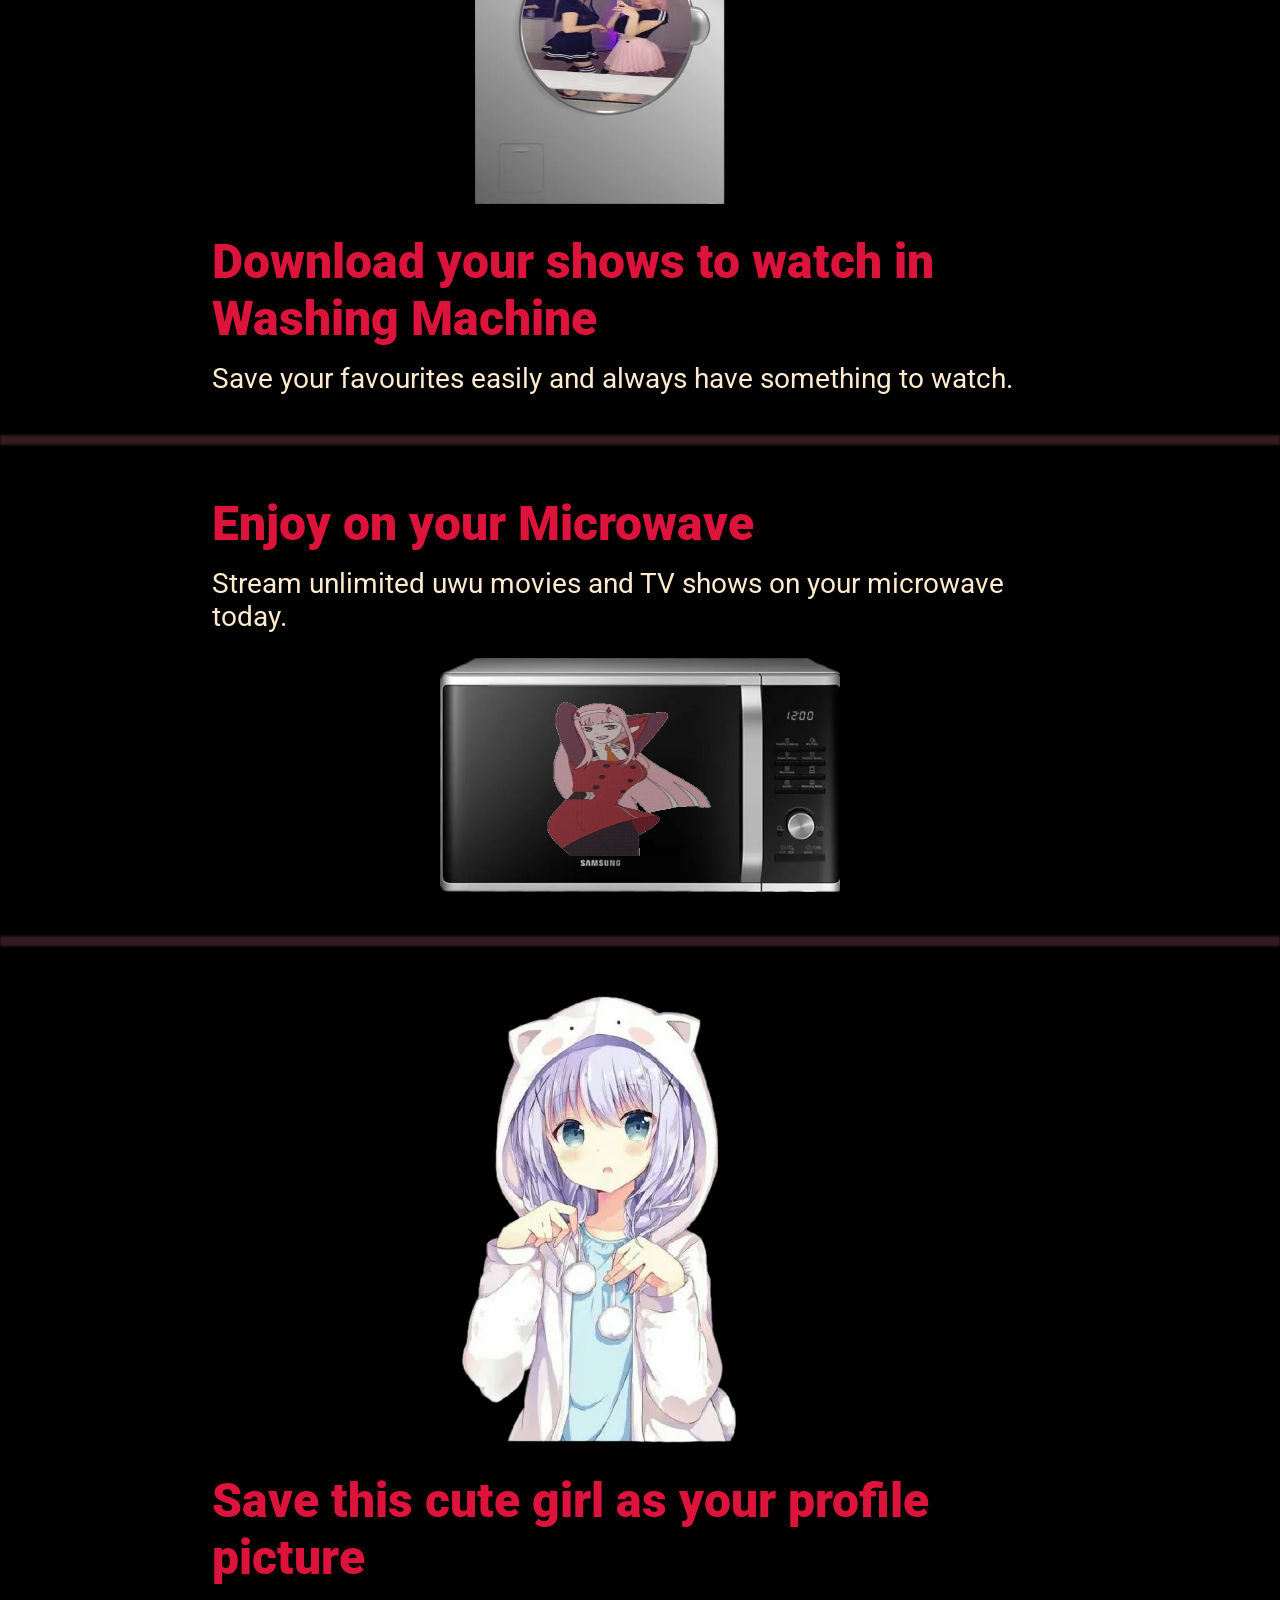
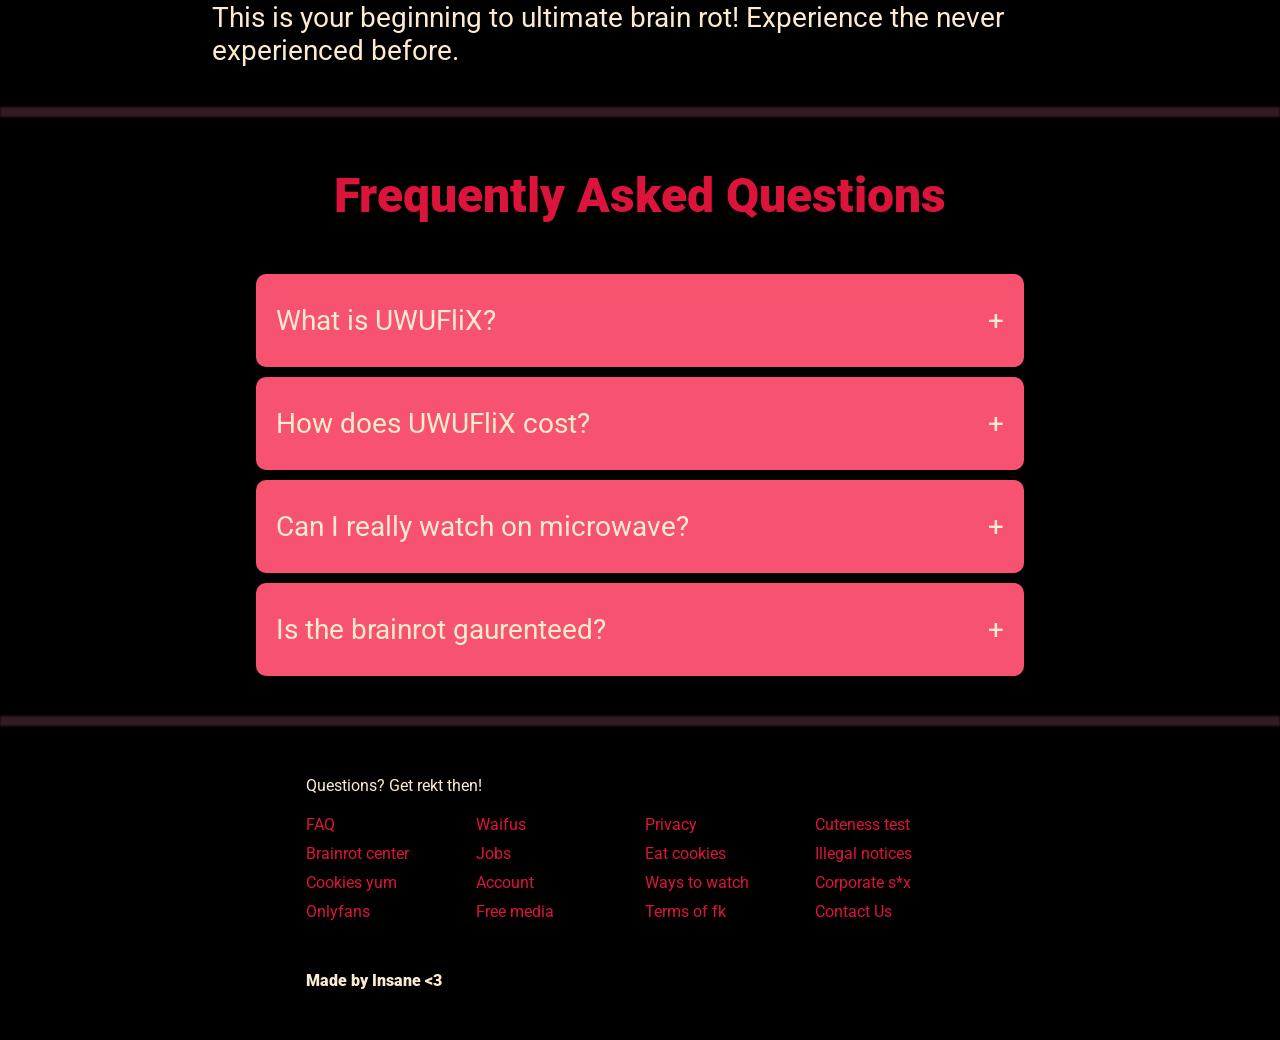
==== commit ec2a7214: "Convert image to webp" ====
--- a/index.html
+++ b/index.html
@@ -54,7 +54,7 @@
     <section class="showcase showcase-second">
         <div class="screenshow">
            <img src="./assets/images/washing-machine.webp" class="screen">
-            <img src="./assets/images/dance-twins.jpg" alt="" class="twins">
+            <img src="./assets/images/dance-twins.webp" alt="" class="twins">
         </div>
 
         <div class="text">
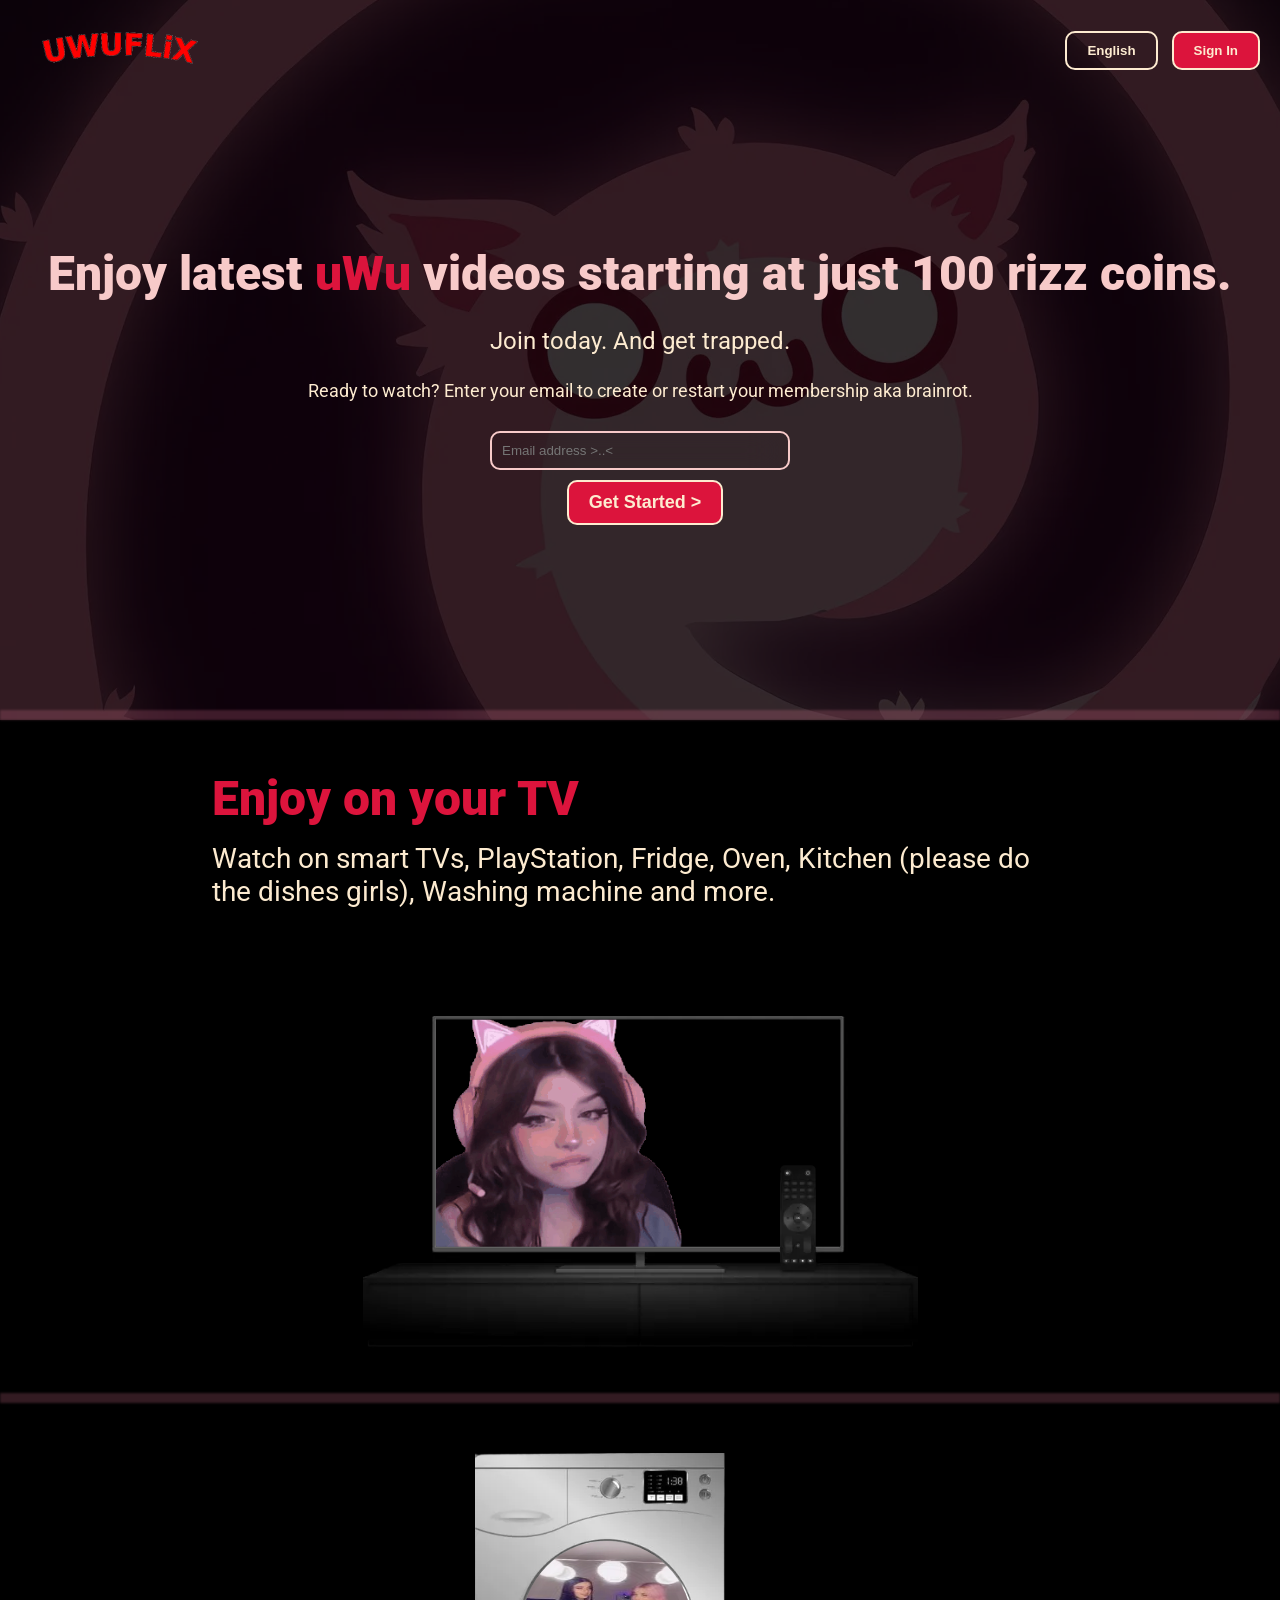
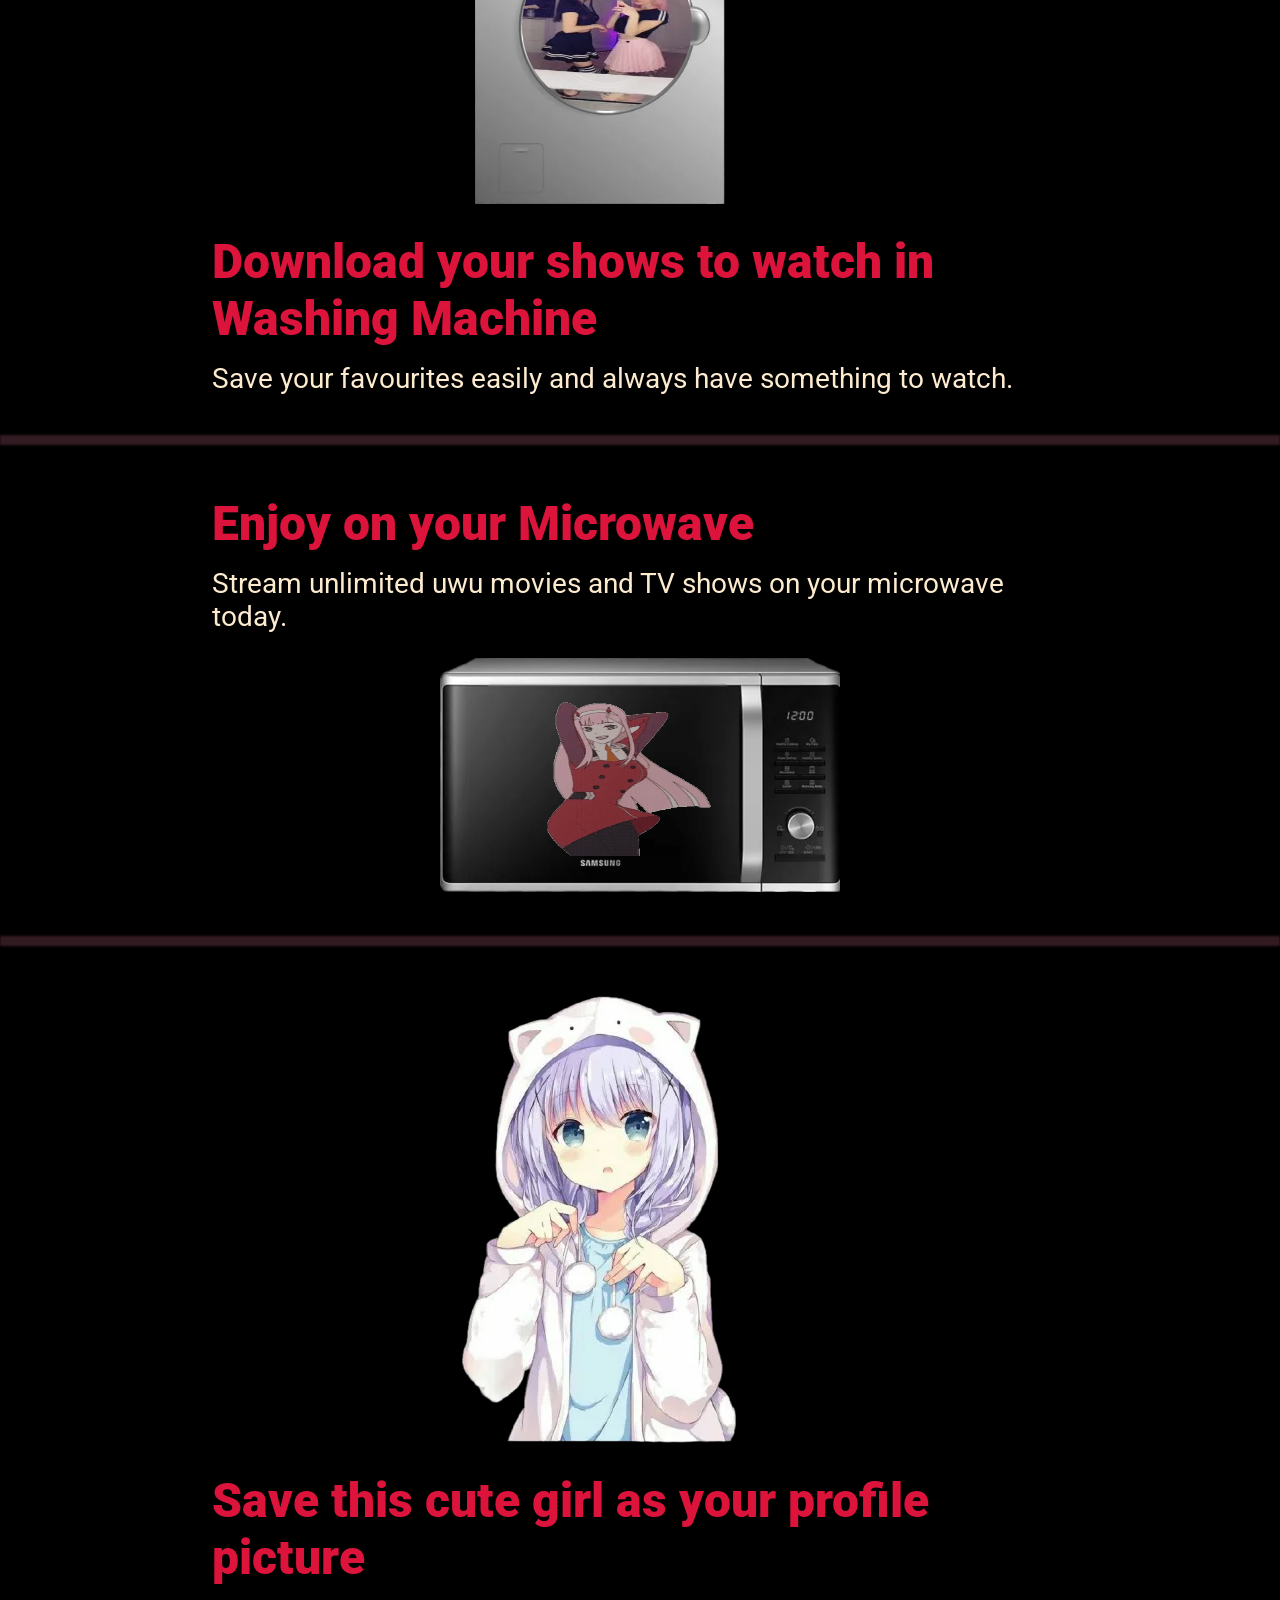
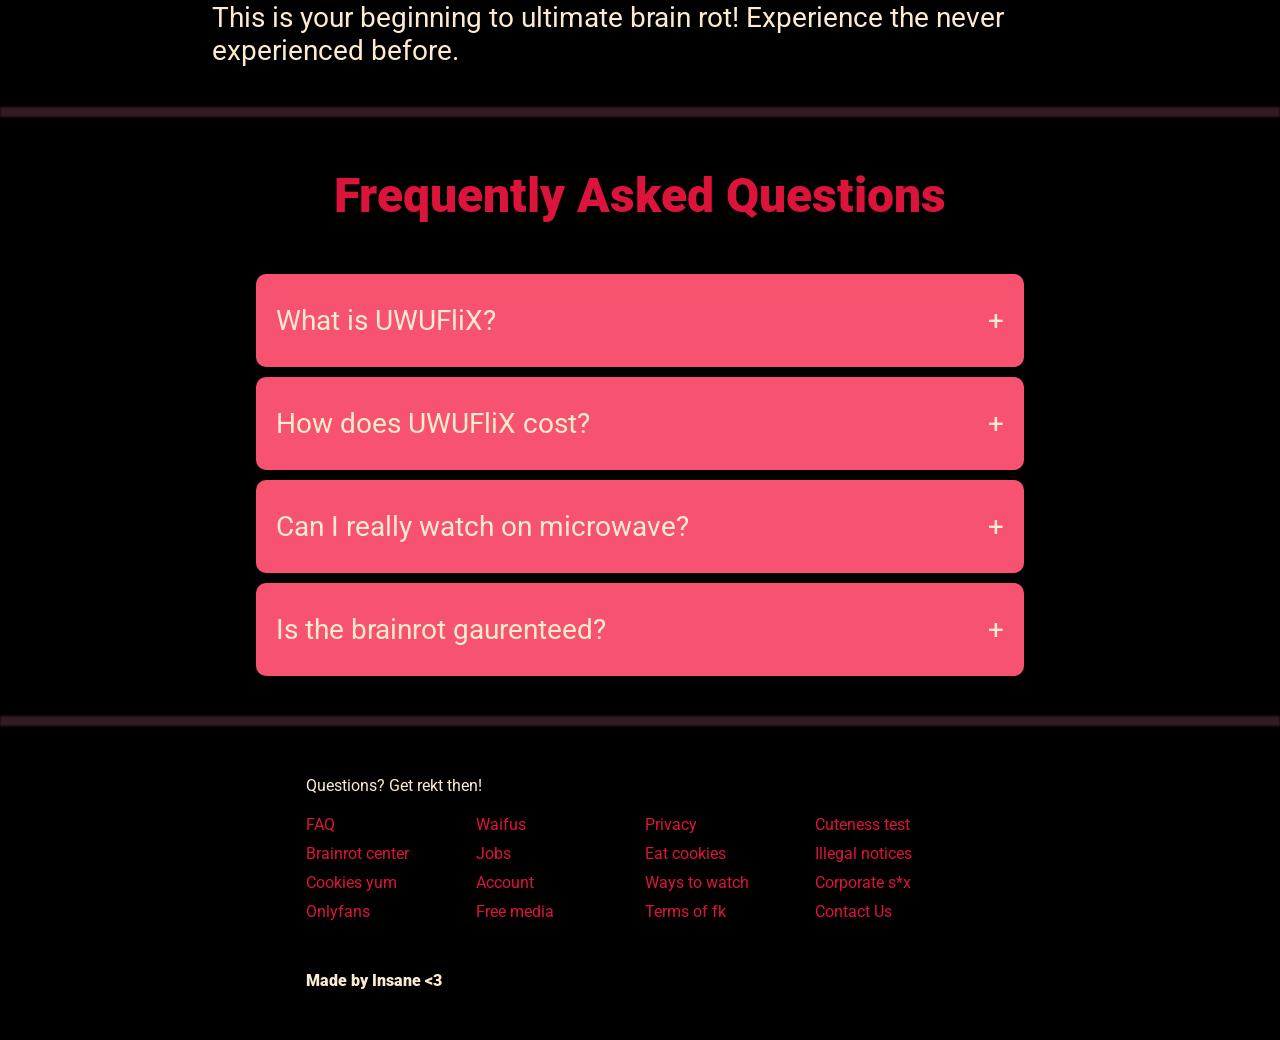
==== commit 2305d94f: "Remove favicon" ====
--- a/index.html
+++ b/index.html
@@ -5,6 +5,7 @@
     <meta name="viewport" content="width=device-width, initial-scale=1.0">
     <title>UWUFlix >..<</title>
     <link rel="stylesheet" href="app.css">
+    <!-- <link rel="icon" type="image/x-icon" href="/favicon.ico"> -->
 </head>
 <body>
 
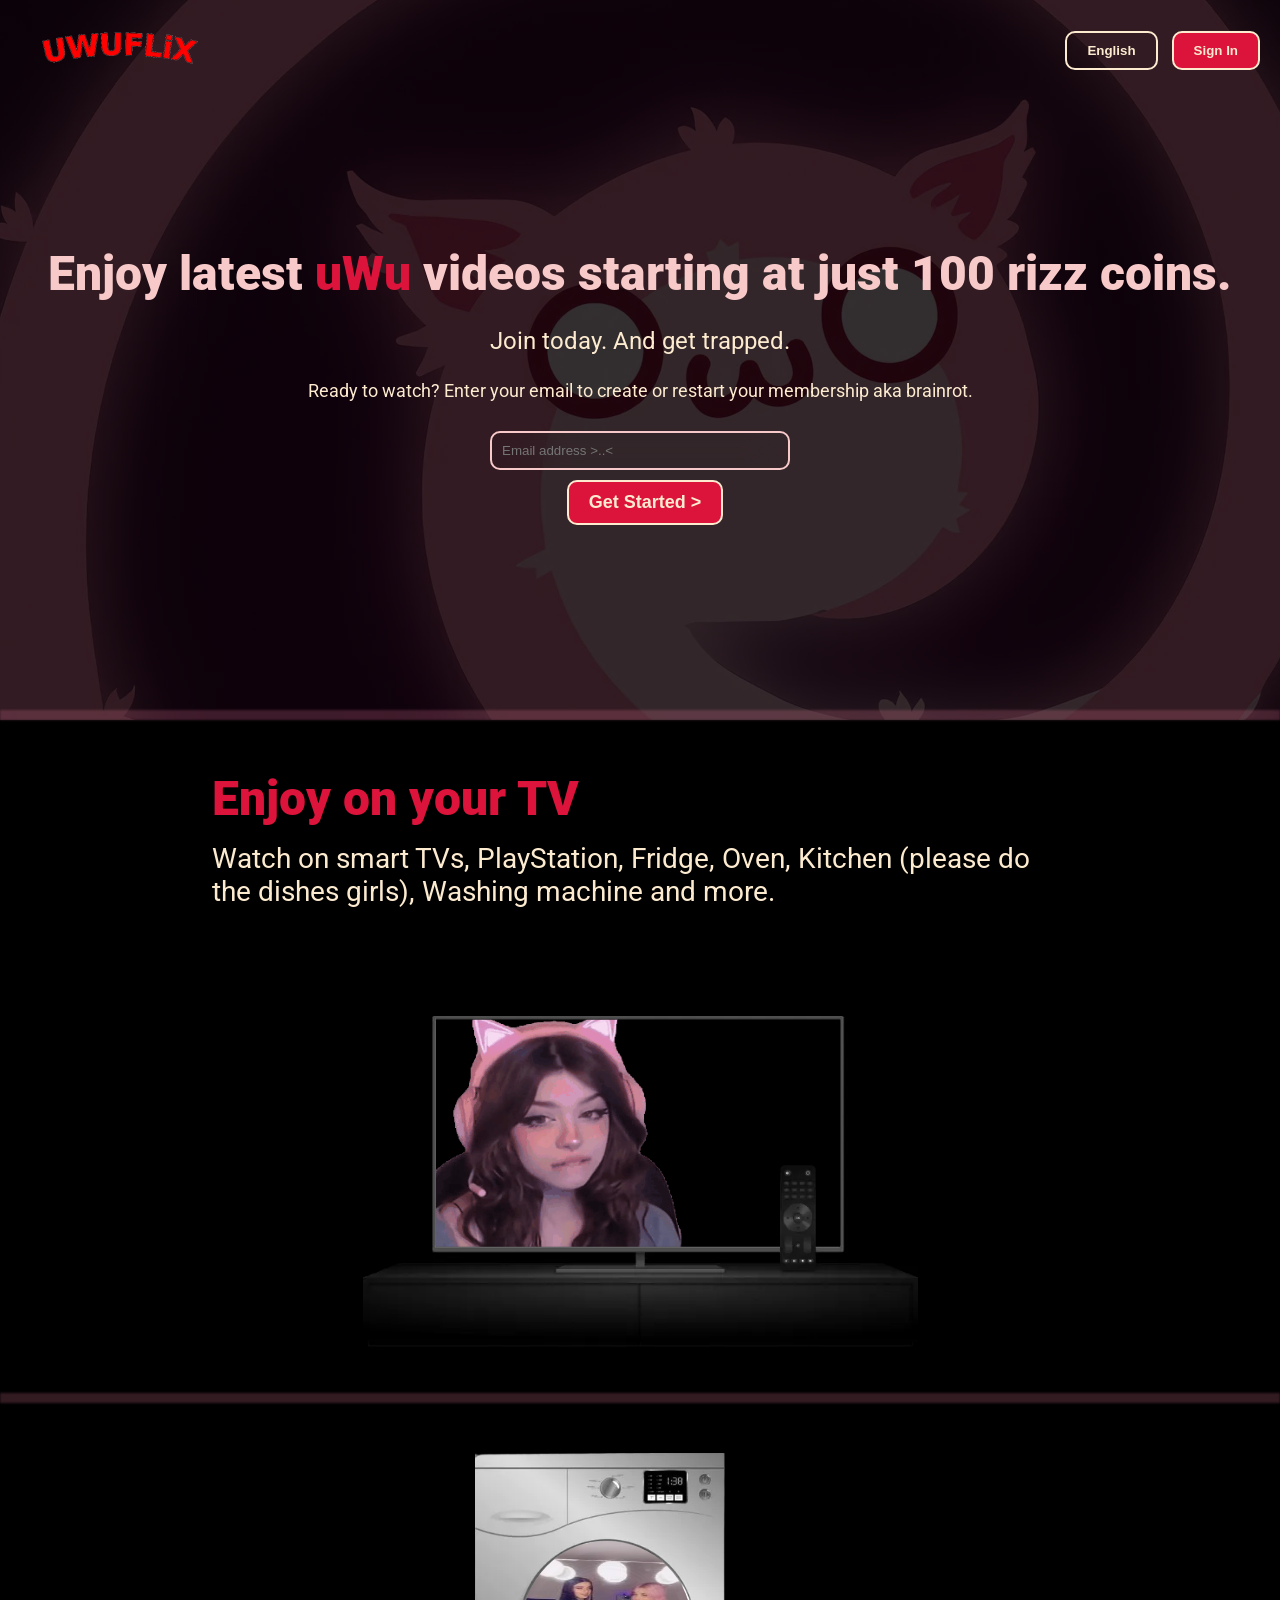
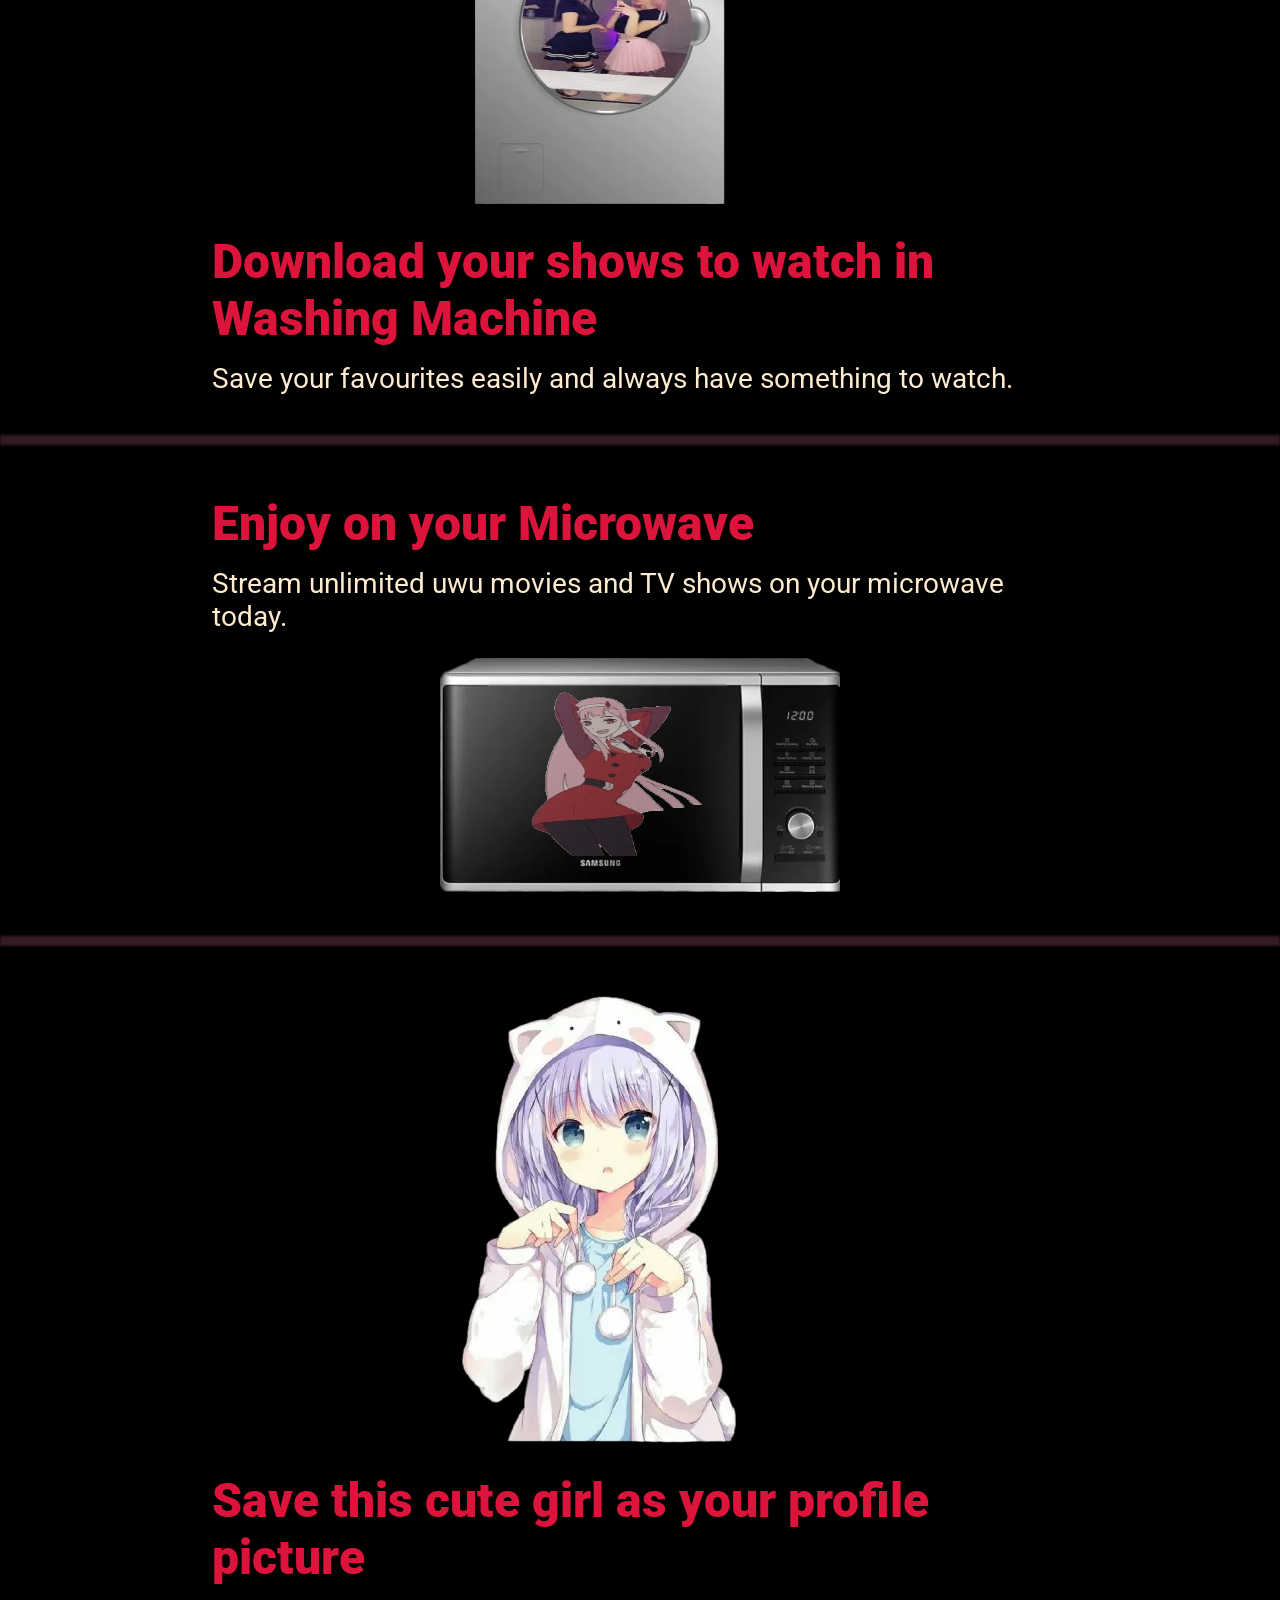
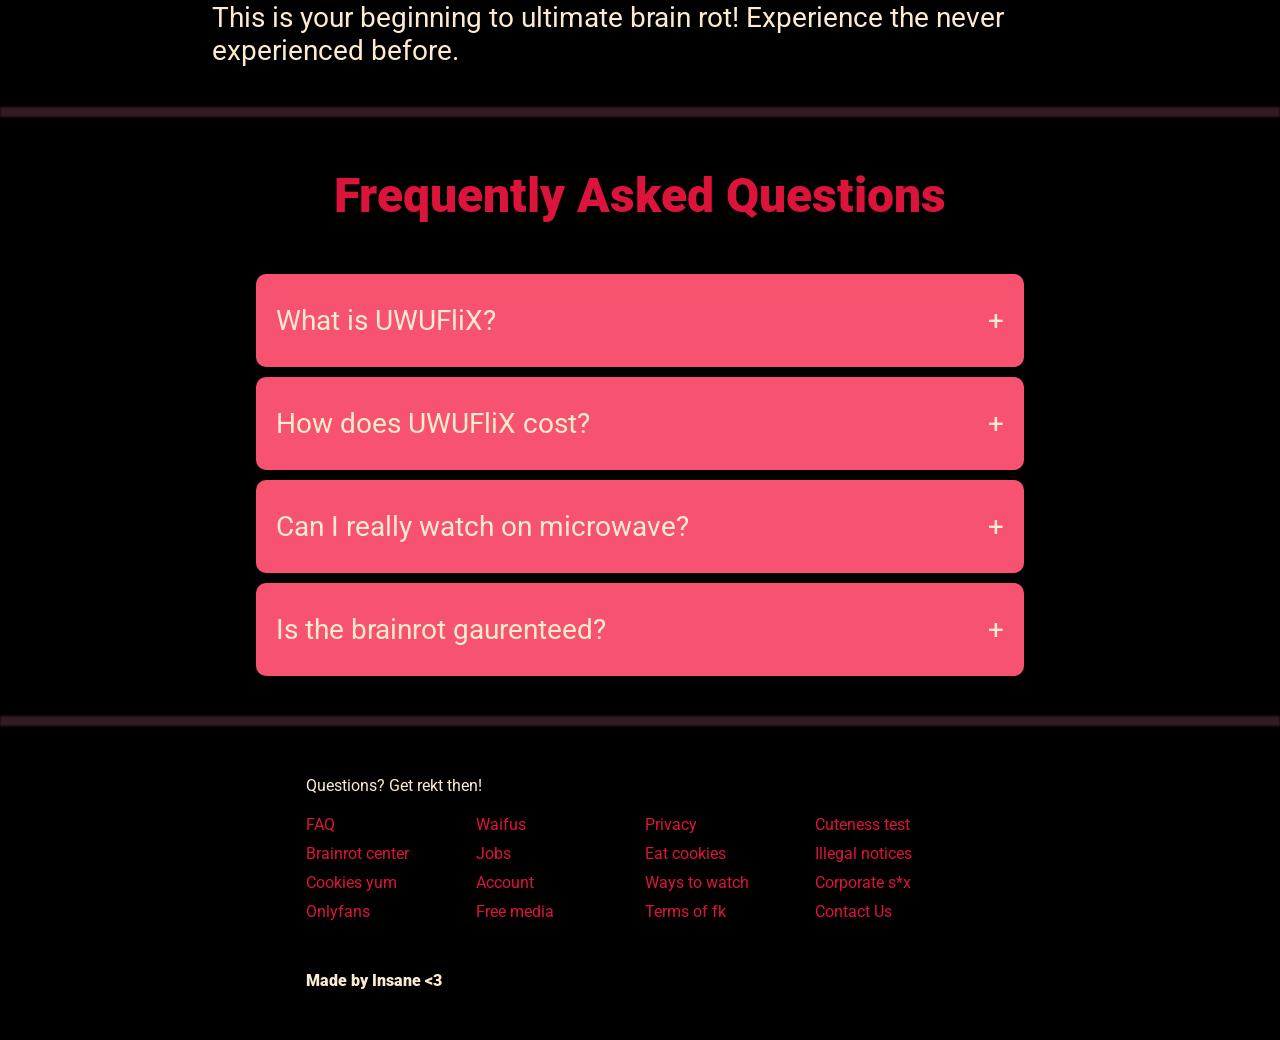
==== commit 34c159f7: "1" ====
--- a/index.html
+++ b/index.html
@@ -60,7 +60,7 @@
 
         <div class="text">
             <h1 class="highlight">Download your shows to watch in Washing Machine</h1>
-            <h3>Save your favourites easily and always have something to watch.</h3>
+            <h3>Save your favourites easily and always have something to watch.</h3> 
         </div>
         <hr>
     </section> 
@@ -119,22 +119,22 @@
         <p>Questions? Get rekt then!</p>
         <div class="links">
             <ul>
-                <li><a href="#">FAQ</a></li>
-                <li><a href="#">Waifus</a></li>
-                <li><a href="#">Privacy</a></li>
-                <li><a href="#">Cuteness test</a></li>
-                <li><a href="#">Brainrot center</a></li>
-                <li><a href="#">Jobs</a></li>
-                <li><a href="#">Eat cookies</a></li>
-                <li><a href="#">Illegal notices</a></li>
-                <li><a href="#">Cookies yum</a></li>
-                <li><a href="#">Account</a></li>
-                <li><a href="#">Ways to watch</a></li>
-                <li><a href="#">Corporate s*x</a></li>
-                <li><a href="#">Onlyfans</a></li>
-                <li><a href="#">Free media</a></li>
-                <li><a href="#">Terms of fk</a></li>
-                <li><a href="#">Contact Us</a></li>
+                <li><a href="faq.html">FAQ</a></li>
+                <li><a href="Waifus.html">Waifus</a></li>
+                <li><a href="privacy.html">Privacy</a></li>
+                <li><a href="urnotcute.html">Cuteness test</a></li>
+                <li><a href="Brainrotcenter.html">Brainrot center</a></li>
+                <li><a href="jobs.html">Jobs</a></li>
+                <li><a href="cookies.html">Eat cookies</a></li>
+                <li><a href="notices.html">Illegal notices</a></li>
+                <li><a href="cookies.html">Cookies yum</a></li>
+                <li><a href="account.html">Account</a></li>
+                <li><a href="watch.html">Ways to watch</a></li>
+                <li><a href="coporatesex.html">Corporate s*x</a></li>
+                <li><a href="cornfiles.html">Onlyfans</a></li>
+                <li><a href="freetrail.html">Free media</a></li>
+                <li><a href="fuck.html">Terms of fk</a></li>
+                <li><a href="goaway.html">Contact Us</a></li>
             </ul>
         </div>
         <div class="creds">
--- a/app.css
+++ b/app.css
@@ -1,11 +1,10 @@
 @import url('https://fonts.googleapis.com/css2?family=Roboto:ital,wght@0,100..900;1,100..900&display=swap');
 @import url('https://fonts.googleapis.com/css2?family=Poppins:ital,wght@0,100;0,200;0,300;0,400;0,500;0,600;0,700;0,800;0,900;1,100;1,200;1,300;1,400;1,500;1,600;1,700;1,800;1,900&display=swap');
 
-
 * {
-    margin: 0;
-    padding: 0;
-    box-sizing: border-box;
+  margin: 0;
+  padding: 0;
+  box-sizing: border-box;
 }
 
 *::selection {
@@ -22,411 +21,1016 @@
 }
 
 html {
-    font-family: "Roboto";
-    font-weight: normal;
+  font-family: "Roboto";
+  font-weight: normal;
+  font-size: 16px;
+  color: #FDEBD0;
+}
+
+body {
+  background-color: black;
+  overflow-x: hidden;
+}
+
+hr {
+  width: 100vw;
+  height: 10px;
+  position: absolute;
+  bottom: 0;
+  border: none;
+  background: rgba(253, 133, 169, 0.2);
+  backdrop-filter: blur(100px);
+  filter: blur(1px);
+}
+
+h1 {
+  font-size: 48px;
+  font-weight: 900;
+}
+
+h3 {
+  font-size: 28px;
+  font-weight: 400;
+}
+
+.highlight {
+  color: #DC143C;
+}
+
+.main {
+  min-height: 80vh;
+  background-image: url("./assets/images/bg.webp");
+  background-position: center 40%;
+  background-repeat: no-repeat;
+  background-size: auto;
+  position: relative;
+}
+
+.main .box {
+  height: 100%;
+  width: 100%;
+  background-color: black;
+  opacity: 0.8;
+  position: absolute;
+  top: 0;
+}
+
+nav {
+  display: flex;
+  width: 65vw;
+  height: 100px;
+  margin: 0 auto;
+  justify-content: space-between;
+  align-items: center;
+  position: relative;
+  z-index: 2;
+}
+
+nav img {
+  width: 200px;
+}
+
+.btn-sm {
+  border: 2px solid #FDEBD0;
+  border-radius: 10px;
+  padding: 10px 20px;
+  margin-left: 10px;
+  background-color: transparent;
+  font-weight: 700;
+  color: #FDEBD0;
+}
+
+.btn-large {
+  border: 2px solid #FDEBD0;
+  border-radius: 10px;
+  padding: 10px 20px;
+  margin-left: 10px;
+  color: #FDEBD0;
+  background-color: #DC143C;
+  font-size: 18px;
+  font-weight: 700;
+}
+
+nav .btn-sm:last-child {
+  background-color: #DC143C;
+}
+
+.hero {
+  position: relative;
+  margin-top: 200px;
+  max-height: calc(100% - 100px);
+  padding: 25px;
+  display: flex;
+  flex-direction: column;
+  justify-content: center;
+  align-items: center;
+  gap: 25px;
+  text-align: center;
+}
+
+.hero .heading {
+  color: #F7CAC9;
+}
+
+.hero > :nth-child(2) {
+  font-size: 24px;
+}
+
+.hero > :nth-child(3) {
+  font-size: 18px;
+}
+
+.hero .input-form {
+  display: flex;
+  align-items: center;
+  justify-content: center;
+  gap: 10px;
+  padding: 5px;
+}
+
+.hero .input-form input {
+  padding: 10px;
+  width: 300px;
+  border-radius: 10px;
+  border: 2px solid #F7CAC9;
+  background-color: transparent;
+  color: #F7CAC9;
+  backdrop-filter: blur(20px);
+}
+
+.showcase {
+  display: flex;
+  justify-content: center;
+  align-items: center;
+  width: 70vw;
+  margin: 0 auto;
+  gap: 25px;
+  position: relative;
+  padding: 25px 0;
+  min-height: 500px;
+}
+
+.showcase h1 {
+  margin-bottom: 15px;
+}
+
+.screenshow {
+  position: relative;
+}
+
+.showcase-first .screen {
+  width: 555px;
+  position: relative;
+  z-index: 10;
+}
+
+.showcase-first .gif {
+  width: 555px;
+  position: absolute;
+  top: 71px;
+  left: -84px;
+  border: none;
+}
+
+.showcase-second .screen {
+  width: 250px;
+  position: relative;
+  filter: grayscale(1);
+  margin-right: 80px;
+}
+
+.showcase-second .twins {
+  position: absolute;
+  top: 88px;
+  left: 47px;
+  width: 170px;
+  height: 170px;
+  border-radius: 50%;
+  opacity: 0.9;
+  backdrop-filter: blur(50px);
+}
+
+.showcase-third .screen {
+  position: relative;
+  width: 400px;
+  filter: grayscale(1);
+}
+
+.showcase-third .gif {
+  position: absolute;
+  top: 23px;
+  left: 46px;
+  width: 243px;
+  height: 175px;
+  opacity: 0.7;
+  backdrop-filter: blur(1px);
+  border-radius: 10px;
+}
+
+.showcase-fourth .screen {
+  margin-right: 80px;
+}
+
+.faq-container {
+  position: relative;
+}
+
+.faq ul {
+  display: flex;
+  flex-direction: column;
+  justify-content: center;
+  align-items: center;
+  gap: 10px;
+  padding: 50px;
+}
+
+.faq ul li {
+  display: flex;
+  justify-content: space-between;
+  align-items: center;
+  width: 60vw;
+  padding: 30px 20px;
+  cursor: pointer;
+  background-color: #F75270;
+  border-radius: 10px;
+  transition: background-color 300ms ease-in;
+}
+
+.faq ul li:hover {
+  background-color: #DC143C;
+}
+
+.faq-container h1 {
+  text-align: center;
+  margin: 50px 0 0;
+}
+
+.faq li {
+  list-style: none;
+}
+
+footer {
+  padding: 50px;
+  width: 60vw;
+  margin: 0 auto;
+}
+
+footer p {
+  margin-bottom: 20px;
+}
+
+footer a {
+  color: #DC143C;
+  text-decoration: none;
+  transition: color 300ms ease-in;
+}
+
+footer a:hover {
+  color: #F75270;
+}
+
+.links ul {
+  display: grid;
+  grid-template-columns: 1fr 1fr 1fr 1fr;
+  justify-content: center;
+  gap: 10px;
+}
+
+.links ul li {
+  list-style: none;
+}
+
+footer .creds {
+  margin: 50px 0 0;
+  font-weight: 900;
+}
+
+/* ---------- RESPONSIVE ---------- */
+@media screen and (max-width: 1300px) {
+  nav img {
+    width: 200px;
+  }
+
+  nav {
+    padding: 20px;
+    justify-content: space-between;
+    width: 100vw;
+  }
+
+  .main .input-form {
+    flex-direction: column;
+  }
+
+  .hero {
+    margin-top: 120px;
+    padding-bottom: 50px;
+  }
+
+  .showcase {
+    flex-wrap: wrap;
+    padding: 50px 20px;
+  }
+}
+
+@media screen and (max-width: 1000px) {
+  .showcase {
+    flex-direction: column;
+    width: 100vw;
+  }
+
+  .faq ul li {
+    width: 90vw;
+  }
+
+  .links ul {
+    grid-template-columns: 1fr 1fr;
+  }
+}
+
+@media screen and (max-width: 700px) {
+  html {
+    font-size: 10px;
+  }
+
+  body {
+    overflow-x: hidden;
+  }
+
+  h1 {
+    font-size: 24px;
+  }
+
+  h3 {
+    font-size: 18px;
+  }
+
+  .hero > :nth-child(2) {
+    font-size: 20px;
+  }
+
+  .hero > :nth-child(3) {
+    font-size: 14px;
+  }
+
+  nav img {
+    width: 100px;
+  }
+
+  .showcase-first .screen {
+    width: 350px;
+  }
+
+  .showcase-first .gif {
+    width: 297px;
+    top: 58px;
+    left: -37px;
+  }
+
+  .showcase-second .screen {
+    width: 250px;
+    margin-right: 0;
+  }
+
+  .showcase-third .screen {
+    width: 250px;
+  }
+
+  .showcase-third .gif {
+    top: 23px;
+    left: 41px;
+    width: 130px;
+    height: 100px;
+  }
+
+  .showcase-fourth .screen {
+    width: 250px;
+    margin-right: 0;
+  }
+
+  .showcase .text {
+    width: 80%;
+  }
+
+  footer {
+    width: 100vw;
+  }
+}
+
+/* ===== Cookie Page Styling ===== */
+.cookie-hero {
+  text-align: center;
+  padding: 100px 20px 50px;
+  background: radial-gradient(800px 400px at center top, rgba(220, 20, 60, 0.1), transparent);
+  color: #F7CAC9;
+}
+
+.cookie-hero h1 {
+  font-size: 48px;
+  font-weight: 900;
+  margin-bottom: 15px;
+}
+
+.cookie-hero p {
+  font-size: 18px;
+  color: #FDEBD0;
+  opacity: 0.8;
+}
+
+.cookie-list {
+  width: 70vw;
+  margin: 0 auto;
+  display: grid;
+  grid-template-columns: repeat(auto-fit, minmax(280px, 1fr));
+  gap: 20px;
+  padding: 50px 0;
+}
+
+.cookie-card {
+  background-color: rgba(255, 255, 255, 0.05);
+  border: 1px solid rgba(253, 133, 169, 0.3);
+  border-radius: 12px;
+  padding: 20px;
+  backdrop-filter: blur(6px);
+  transition: transform 0.2s ease-in-out, background-color 0.3s ease;
+}
+
+.cookie-card:hover {
+  background-color: rgba(220, 20, 60, 0.2);
+  transform: translateY(-3px);
+}
+
+.cookie-card h3 {
+  color: #F7CAC9;
+  margin-bottom: 10px;
+}
+
+.cookie-card p {
+  color: #FDEBD0;
+  font-size: 14px;
+  line-height: 1.5;
+}
+
+.cookie-type {
+  display: inline-block;
+  padding: 5px 10px;
+  border-radius: 8px;
+  background-color: #DC143C;
+  font-size: 12px;
+  font-weight: bold;
+  margin-top: 10px;
+}
+
+@media screen and (max-width: 700px) {
+  .cookie-hero h1 {
+    font-size: 28px;
+  }
+
+  .cookie-hero p {
+    font-size: 14px;
+  }
+
+  .cookie-list {
+    width: 90vw;
+    padding: 30px 0;
+  }
+}
+/* ===== Funny Terms of F*k Page ===== */
+.terms-hero {
+  text-align: center;
+  padding: 100px 20px 40px;
+  background: radial-gradient(800px 400px at center top, rgba(220, 20, 60, 0.1), transparent);
+  color: #F7CAC9;
+}
+
+.terms-hero h1 {
+  font-size: 48px;
+  font-weight: 900;
+  margin-bottom: 15px;
+}
+
+.terms-hero p {
+  font-size: 18px;
+  color: #FDEBD0;
+  opacity: 0.8;
+}
+
+.terms-body {
+  width: 70vw;
+  margin: 0 auto;
+  display: flex;
+  flex-direction: column;
+  gap: 25px;
+  padding: 50px 0;
+}
+
+.term-card {
+  background-color: rgba(255, 255, 255, 0.05);
+  border: 1px solid rgba(253, 133, 169, 0.3);
+  border-radius: 12px;
+  padding: 25px;
+  backdrop-filter: blur(6px);
+  transition: transform 0.2s ease-in-out, background-color 0.3s ease;
+}
+
+.term-card:hover {
+  background-color: rgba(220, 20, 60, 0.2);
+  transform: translateY(-3px);
+}
+
+.term-card h2 {
+  color: #F7CAC9;
+  margin-bottom: 10px;
+  font-weight: 700;
+}
+
+.term-card p {
+  color: #FDEBD0;
+  font-size: 15px;
+  line-height: 1.6;
+}
+
+@media screen and (max-width: 700px) {
+  .terms-hero h1 {
+    font-size: 28px;
+  }
+
+  .terms-hero p {
+    font-size: 14px;
+  }
+
+  .terms-body {
+    width: 90vw;
+    padding: 30px 0;
+  }
+}
+/* ===== Brainro Center Page ===== */
+.brainro-hero {
+  text-align: center;
+  padding: 100px 20px 40px;
+  background: radial-gradient(800px 400px at center top, rgba(220, 20, 60, 0.1), transparent);
+  color: #F7CAC9;
+}
+
+.brainro-hero h1 {
+  font-size: 48px;
+  font-weight: 900;
+  margin-bottom: 15px;
+}
+
+.brainro-hero p {
+  font-size: 18px;
+  color: #FDEBD0;
+  opacity: 0.85;
+}
+
+.brainro-body {
+  width: 70vw;
+  margin: 0 auto;
+  display: flex;
+  flex-direction: column;
+  gap: 25px;
+  padding: 50px 0;
+}
+
+.brain-card {
+  background-color: rgba(255, 255, 255, 0.05);
+  border: 1px solid rgba(253, 133, 169, 0.3);
+  border-radius: 12px;
+  padding: 25px;
+  backdrop-filter: blur(6px);
+  transition: transform 0.2s ease-in-out, background-color 0.3s ease;
+}
+
+.brain-card:hover {
+  background-color: rgba(220, 20, 60, 0.25);
+  transform: translateY(-3px);
+}
+
+.brain-card h2 {
+  color: #F7CAC9;
+  margin-bottom: 10px;
+  font-weight: 700;
+}
+
+.brain-card p {
+  color: #FDEBD0;
+  font-size: 15px;
+  line-height: 1.6;
+}
+
+@media screen and (max-width: 700px) {
+  .brainro-hero h1 {
+    font-size: 28px;
+  }
+
+  .brainro-hero p {
+    font-size: 14px;
+  }
+
+  .brainro-body {
+    width: 90vw;
+    padding: 30px 0;
+  }
+}
+/* ===== Cuteness Test Page ===== */
+.cute-hero {
+  text-align: center;
+  padding: 100px 20px 40px;
+  background: radial-gradient(800px 400px at center top, rgba(220, 20, 60, 0.1), transparent);
+  color: #F7CAC9;
+}
+
+.cute-hero h1 {
+  font-size: 48px;
+  font-weight: 900;
+  margin-bottom: 15px;
+}
+
+.cute-hero p {
+  font-size: 18px;
+  color: #FDEBD0;
+  opacity: 0.85;
+}
+
+.cute-body {
+  width: 70vw;
+  margin: 0 auto;
+  display: flex;
+  flex-direction: column;
+  gap: 25px;
+  padding: 50px 0;
+}
+
+.cute-card {
+  background-color: rgba(255, 255, 255, 0.05);
+  border: 1px solid rgba(253, 133, 169, 0.3);
+  border-radius: 12px;
+  padding: 25px;
+  backdrop-filter: blur(6px);
+  transition: transform 0.2s ease-in-out, background-color 0.3s ease;
+}
+
+.cute-card:hover {
+  background-color: rgba(220, 20, 60, 0.2);
+  transform: translateY(-3px);
+}
+
+.cute-card h2 {
+  color: #F7CAC9;
+  margin-bottom: 10px;
+  font-weight: 700;
+}
+
+.cute-card p,
+.cute-card li {
+  color: #FDEBD0;
+  font-size: 15px;
+  line-height: 1.6;
+}
+
+.cute-card ul {
+  list-style: none;
+  padding-left: 0;
+}
+
+.cute-button {
+  background-color: #DC143C;
+  color: #FDEBD0;
+  border: 2px solid #FDEBD0;
+  border-radius: 12px;
+  padding: 20px 40px;
+  font-size: 20px;
+  font-weight: 800;
+  cursor: pointer;
+  transition: transform 0.15s ease, background-color 0.3s ease;
+}
+
+.cute-button:hover {
+  background-color: #F75270;
+  transform: scale(1.05);
+}
+
+.cute-sub {
+  text-align: center;
+  margin-top: 15px;
+  font-size: 14px;
+  opacity: 0.7;
+}
+
+.center {
+  text-align: center;
+}
+
+@media screen and (max-width: 700px) {
+  .cute-hero h1 {
+    font-size: 28px;
+  }
+
+  .cute-hero p {
+    font-size: 14px;
+  }
+
+  .cute-body {
+    width: 90vw;
+    padding: 30px 0;
+  }
+
+  .cute-button {
     font-size: 16px;
-    color: #FDEBD0;
-}
-
-body {
-    background-color: black;
-    overflow-x: hidden;
-}
-
-hr {
-    width: 100vw;
-    height: 10px;
-    position: absolute;
-    bottom: 0;
-    border: none;
-    background: rgba(253, 133, 169, 0.2);
-    backdrop-filter: blur(100px);
-    filter: blur(1px);
-    /* background-color: #DC143C; */
-}
-
-h1 {
-    font-size: 48px;
-    font-weight: 900;
-}
-
-h3 {
+    padding: 15px 25px;
+  }
+}
+/* ===== FAQ Page ===== */
+.faq-hero {
+  text-align: center;
+  padding: 100px 20px 40px;
+  background: radial-gradient(800px 400px at center top, rgba(220, 20, 60, 0.1), transparent);
+  color: #F7CAC9;
+}
+
+.faq-hero h1 {
+  font-size: 48px;
+  font-weight: 900;
+  margin-bottom: 15px;
+}
+
+.faq-hero p {
+  font-size: 18px;
+  color: #FDEBD0;
+  opacity: 0.85;
+}
+
+.faq-section {
+  width: 70vw;
+  margin: 0 auto;
+  display: flex;
+  flex-direction: column;
+  gap: 15px;
+  padding: 50px 0;
+}
+
+.faq-item {
+  background-color: rgba(255, 255, 255, 0.05);
+  border: 1px solid rgba(253, 133, 169, 0.3);
+  border-radius: 12px;
+  overflow: hidden;
+  backdrop-filter: blur(6px);
+  transition: background-color 0.3s ease;
+}
+
+.faq-item:hover {
+  background-color: rgba(220, 20, 60, 0.15);
+}
+
+.faq-question {
+  display: block;
+  padding: 20px;
+  cursor: pointer;
+  color: #F7CAC9;
+  font-weight: 700;
+  font-size: 18px;
+  transition: color 0.3s ease;
+}
+
+.faq-question:hover {
+  color: #FDEBD0;
+}
+
+/* Hide default checkbox */
+.faq-item input {
+  display: none;
+}
+
+/* Answer panel */
+.faq-answer {
+  max-height: 0;
+  overflow: hidden;
+  background-color: rgba(0, 0, 0, 0.3);
+  padding: 0 20px;
+  color: #FDEBD0;
+  font-size: 15px;
+  line-height: 1.6;
+  transition: max-height 0.4s ease, padding 0.4s ease;
+}
+
+.faq-item input:checked ~ .faq-answer {
+  max-height: 200px;
+  padding: 15px 20px 20px;
+}
+
+/* Add small expand icon via ::after */
+.faq-question::after {
+  content: "➕";
+  float: right;
+  transition: transform 0.3s ease;
+}
+
+.faq-item input:checked + .faq-question::after {
+  transform: rotate(45deg);
+  content: "✖";
+}
+
+@media screen and (max-width: 700px) {
+  .faq-hero h1 {
     font-size: 28px;
-    font-weight: 400;
-}
-
-.highlight {
-    color: #DC143C;
-}
-
-.main {
-    /* height: 644px; */
-    min-height: 80vh;
-    background-image: url("./assets/images/bg.webp");
-    background-position: center 40%; 
-    background-repeat: no-repeat;
-    background-size:auto;
-    /* background-size: 100vw; */
-    position: relative;
-}
-
-.main .box {
-    height: 100%;
-    width: 100%;
-    background-color: black;
-    opacity: 0.8;
-    position: absolute;
-    top: 0;
-}
-
-nav {
-    display: flex;
-    width: 65vw;
-    height: 100px;  
-    margin: 0 auto;
-    justify-content: space-between;
-    align-items: center;
-    position: relative;
-    z-index: 2;
-}
-
-nav img {
-    width: 200px;
-}
-
-.btn-sm {
-    border: 2px solid #FDEBD0;
-    border-radius: 10px;
-    padding: 10px 20px;
-    margin-left: 10px;
-    background-color: transparent;
-    font-weight: 700;
-    color: #FDEBD0;
-}
-
-.btn-large {
-    border: 2px solid #FDEBD0;
-    border-radius: 10px;
-    padding: 10px 20px;
-    margin-left: 10px;
-    color: #FDEBD0;
-    background-color: #DC143C;
-    font-size: 18px;
-    font-weight: 700;
-}
-
-nav .btn-sm:last-child {
-    background-color: #DC143C;
-}
-
-.hero {
-    /* border: 1px solid black; */
-    position: relative;
-    margin-top: 200px;
-    max-height: calc(100% - 100px);
-    padding: 25px;
-    display: flex;
-    flex-direction: column;
-    justify-content: center;
-    align-items: center;
-    gap: 25px;
-    text-align: center;
-}
-
-.hero .heading {
-    color: #F7CAC9;
-}
-
-.hero > :nth-child(2) {
-    font-size: 24px;
-}
-
-.hero > :nth-child(3) {
-    font-size: 18px;
-}
-
-.hero .input-form {
-    display: flex;
-    align-items: center;
-    justify-content: center;
-    gap: 10px;
-    padding: 5px;
-}
-
-.hero .input-form input {
-    padding: 10px;
-    width: 300px;
-    border-radius: 10px;
-    border: 2px solid #F7CAC9;
-    background-color: transparent;
-    color: #F7CAC9;
-    backdrop-filter: blur(20px);
-}
-
-.showcase {
-    display: flex;
-    justify-content: center;
-    align-items: center;
-    width: 70vw;
-    margin: 0 auto;
-    gap: 25px;
-    position: relative;
-    padding: 25px 0;
-    min-height: 500px;
-}
-
-.showcase h1 {
-    margin-bottom: 15px;
-}
-
-.screenshow {
-    position: relative;
-}
-
-.showcase-first .screen {
-    width: 555px;
-    position: relative;
-    z-index: 10;
-}
-
-.showcase-first .gif {
-    width: 555px;
-    position: absolute;
-    top: 71px;
-    left: -84px;
-    border: none;
-}
-
-.showcase-second .screen {
-    width: 250px;
-    position: relative;
-    filter: grayscale(1);
-    margin-right: 80px; /*this is a bad way to do it*/
-}
-
-.showcase-second .twins {
-    position: absolute;
-    top: 88px;
-    left: 47px;
-    width: 170px;
-    height: 170px;
-    border-radius: 50%;
-    opacity: 0.9;
-    backdrop-filter: blur(50px);
-}
-
-.showcase-third .screen {
-    position: relative;
-    width: 400px;
-    filter: grayscale(1);
-}
-
-.showcase-third .gif {
-    position: absolute;
-    top: 23px;
-    left: 46px;
-    width: 243px;
-    height: 175px;
-    opacity: 0.7;
-    backdrop-filter: blur(1px);
-    border-radius: 10px;
-}
-
-.showcase-fourth .screen {
-    margin-right: 80px; /*this is a bad way to do it*/
-}
-
-.faq-container {
-    position: relative;
-}
-
-.faq ul {
-    display: flex;
-    flex-direction: column;
-    justify-content: center;
-    align-items: center;
-    gap: 10px;
-    padding: 50px;
-}
-
-.faq ul li {
-    display: flex;
-    justify-content: space-between;
-    align-items: center;
-    width: 60vw;
-    padding: 30px 20px;
-    cursor: pointer;
-    background-color: #F75270;
-    border-radius: 10px;
-    transition: background-color 300ms ease-in;
-}
-
-.faq ul li:hover {
-    background-color: #DC143C;
-}
-
-.faq-container h1 {
-    text-align: center;
-    margin: 50px 0 0;
-}
-
-.faq li {
-    list-style: none;
-}
-
-footer {
-    padding: 50px;
-    width: 60vw;
-    /* border: 1px solid white; */
-    margin: 0 auto;
-}
-
-footer p {
-    margin-bottom: 20px;
-}
-
-footer a {
-    color: #DC143C;
-    text-decoration: none;
-    transition: color 300ms ease-in;
-}
-
-footer a:hover {
-    color: #F75270;
-}
-
-.links ul {
-    display: grid;
-    grid-template-columns: 1fr 1fr 1fr 1fr;
-    justify-content: center;
-    gap: 10px;
-}
-
-.links ul li {
-    list-style: none;
-}
-
-footer .creds {
-    margin: 50px 0 0;
-    font-weight: 900;
-}
-
-@media screen and (max-width: 1300px) {
-
-
-    nav img {
-        width: 200px;
-    }
-
-    nav {
-        padding: 20px;
-        justify-content: space-between;
-        width: 100vw;
-    }
-
-    .main .input-form {
-        flex-direction: column;
-    }
-
-    .hero {
-        margin-top: 120px;
-        padding-bottom: 50px;
-    }
-
-    .showcase {
-        flex-wrap: wrap;
-        padding: 50px 20px;
-    }
-}
-
-@media screen and (max-width: 1000px) {
-
-    .showcase {
-        flex-direction: column;
-        /* text-align: center; */
-        width: 100vw;
-    }
-
-    .faq ul li {
-        width: 90vw;
-    }
-
-    .links ul {
-        grid-template-columns: 1fr 1fr;
-    }
-}
-
+  }
+
+  .faq-hero p {
+    font-size: 14px;
+  }
+
+  .faq-section {
+    width: 90vw;
+    padding: 30px 0;
+  }
+
+  .faq-question {
+    font-size: 16px;
+  }
+}
+/* ===== Free Trial Page ===== */
+.trial-hero {
+  text-align: center;
+  padding: 100px 20px 40px;
+  background: radial-gradient(800px 400px at center top, rgba(220, 20, 60, 0.1), transparent);
+  color: #F7CAC9;
+}
+
+.trial-hero h1 {
+  font-size: 48px;
+  font-weight: 900;
+  margin-bottom: 15px;
+}
+
+.trial-hero p {
+  font-size: 18px;
+  color: #FDEBD0;
+  opacity: 0.85;
+}
+
+.trial-body {
+  width: 70vw;
+  margin: 0 auto;
+  display: flex;
+  flex-direction: column;
+  gap: 25px;
+  padding: 50px 0;
+}
+
+.trial-card {
+  background-color: rgba(255, 255, 255, 0.05);
+  border: 1px solid rgba(253, 133, 169, 0.3);
+  border-radius: 12px;
+  padding: 25px;
+  backdrop-filter: blur(6px);
+  transition: transform 0.2s ease-in-out, background-color 0.3s ease;
+}
+
+.trial-card:hover {
+  background-color: rgba(220, 20, 60, 0.2);
+  transform: translateY(-3px);
+}
+
+.trial-card h2 {
+  color: #F7CAC9;
+  margin-bottom: 10px;
+  font-weight: 700;
+}
+
+.trial-card p {
+  color: #FDEBD0;
+  font-size: 15px;
+  line-height: 1.6;
+}
+
+.trial-button {
+  background-color: #DC143C;
+  color: #FDEBD0;
+  border: 2px solid #FDEBD0;
+  border-radius: 12px;
+  padding: 20px 40px;
+  font-size: 20px;
+  font-weight: 800;
+  cursor: pointer;
+  transition: transform 0.15s ease, background-color 0.3s ease;
+}
+
+.trial-button:hover {
+  background-color: #F75270;
+  transform: scale(1.05);
+}
+
+.trial-sub {
+  text-align: center;
+  margin-top: 15px;
+  font-size: 14px;
+  opacity: 0.7;
+}
+
+.center {
+  text-align: center;
+}
 
 @media screen and (max-width: 700px) {
-    html {
-        font-size: 10px;
-    }
-
-    body {
-        overflow-x: hidden;
-    }
-
-    h1 {
-        font-size: 24px;
-    }
-
-    h3 {
-        font-size: 18px;
-    }
-
-    .hero > :nth-child(2) {
-        font-size: 20px;
-    }
-
-    .hero > :nth-child(3) {
-        font-size: 14px;
-    }
-
-    nav img {
-        width: 100px;
-    }
-
-
-    .showcase-first .screen {
-        width: 350px;
-    }
-
-    .showcase-first .gif {
-        width: 350px;
-        width: 297px;
-        top: 58px;
-        left: -37px;
-    }
-
-    .showcase-second .screen {
-        width: 250px;
-        margin-right: 0; /*this is a bad way to do it*/
-    }
-
-    .showcase-third .screen {
-        width: 250px;
-    }
-
-    .showcase-third .gif {
-        top: 23px;
-        left: 41px;
-        width: 130px;
-        height: 100px;
-    }
-
-    .showcase-fourth .screen {
-        width: 250px;
-        margin-right: 0; /*this is a bad way to do it*/
-    }
-
-    .showcase .text {
-        width: 80%;
-    }
-
-    footer {
-        width: 100vw;
-    }
-}
-
-/* breaking around 665px wide responsive mode*/
-/* Works fine for tabs */+  .trial-hero h1 {
+    font-size: 28px;
+  }
+
+  .trial-hero p {
+    font-size: 14px;
+  }
+
+  .trial-body {
+    width: 90vw;
+    padding: 30px 0;
+  }
+
+  .trial-button {
+    font-size: 16px;
+    padding: 15px 25px;
+  }
+}
+/* ===== Privacy Policy Page ===== */
+.privacy-hero {
+  text-align: center;
+  padding: 100px 20px 40px;
+  background: radial-gradient(800px 400px at center top, rgba(220, 20, 60, 0.1), transparent);
+  color: #F7CAC9;
+}
+
+.privacy-hero h1 {
+  font-size: 48px;
+  font-weight: 900;
+  margin-bottom: 15px;
+}
+
+.privacy-hero p {
+  font-size: 18px;
+  color: #FDEBD0;
+  opacity: 0.85;
+}
+
+.privacy-body {
+  width: 70vw;
+  margin: 0 auto;
+  display: flex;
+  flex-direction: column;
+  gap: 25px;
+  padding: 50px 0;
+}
+
+.privacy-card {
+  background-color: rgba(255, 255, 255, 0.05);
+  border: 1px solid rgba(253, 133, 169, 0.3);
+  border-radius: 12px;
+  padding: 25px;
+  backdrop-filter: blur(6px);
+  transition: transform 0.2s ease-in-out, background-color 0.3s ease;
+}
+
+.privacy-card:hover {
+  background-color: rgba(220, 20, 60, 0.2);
+  transform: translateY(-3px);
+}
+
+.privacy-card h2 {
+  color: #F7CAC9;
+  margin-bottom: 10px;
+  font-weight: 700;
+}
+
+.privacy-card p {
+  color: #FDEBD0;
+  font-size: 15px;
+  line-height: 1.6;
+}
+
+.privacy-card a {
+  color: #F7CAC9;
+  text-decoration: underline;
+  transition: color 0.3s ease;
+}
+
+.privacy-card a:hover {
+  color: #F75270;
+}
+
+@media screen and (max-width: 700px) {
+  .privacy-hero h1 {
+    font-size: 28px;
+  }
+
+  .privacy-hero p {
+    font-size: 14px;
+  }
+
+  .privacy-body {
+    width: 90vw;
+    padding: 30px 0;
+  }
+}
+
+
+
+/* breaking around 665px wide responsive mode */
+/* Works fine for tabs */
